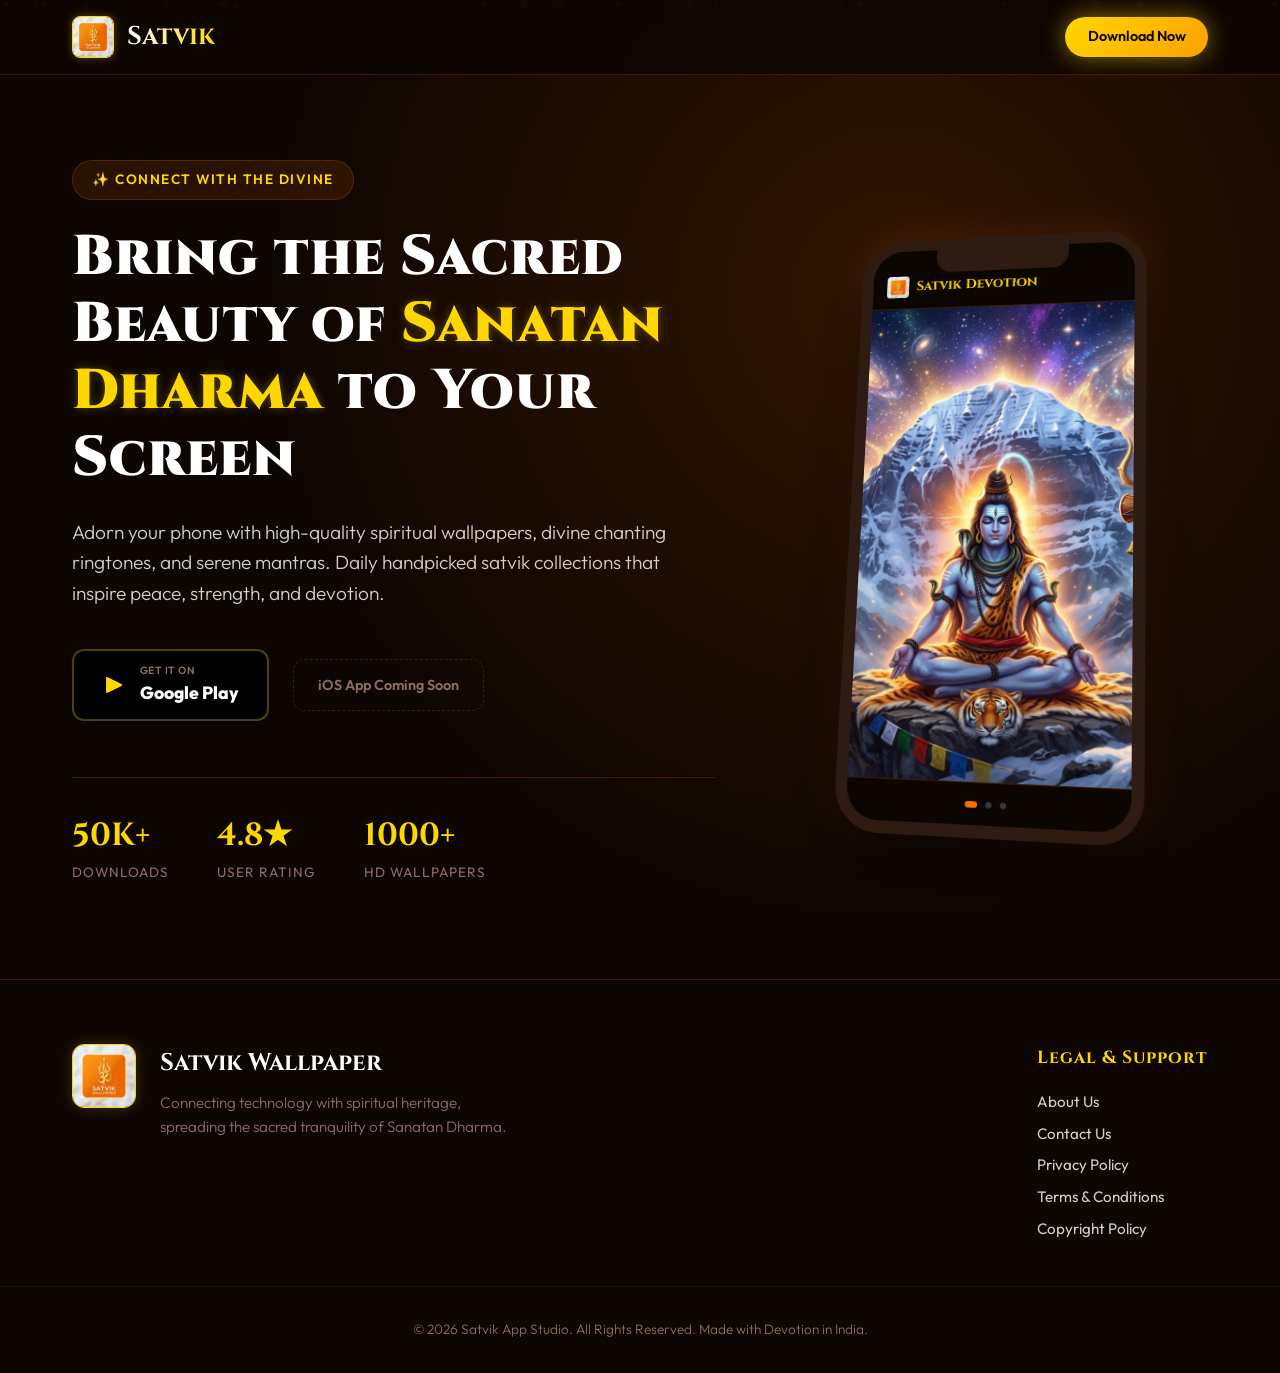
==== index.html @ b57f8dc9 "Initial commit of Satvik Wallpaper landing page" ====
<!DOCTYPE html>
<html lang="en">
<head>
    <meta charset="UTF-8">
    <meta name="viewport" content="width=device-width, initial-scale=1.0">
    <title>Satvik Wallpaper & Ringtones - Beautiful Sanatan Devotional App</title>
    <meta name="description" content="Download Satvik Wallpaper & Ringtones. Experience high-quality HD Sanatan Hindu wallpapers of Shiva, Krishna, Ganesha, and divine ringtones on your smartphone.">
    <meta name="keywords" content="Satvik Wallpaper, Sanatan Wallpaper, Hindu Wallpaper, God Ringtones, Shiva Wallpaper, Krishna Wallpaper, Spiritual App">
    <meta name="author" content="Satvik App Studio">
    
    <!-- Open Graph / Facebook -->
    <meta property="og:type" content="website">
    <meta property="og:title" content="Satvik Wallpaper & Ringtones - Beautiful Sanatan Devotional App">
    <meta property="og:description" content="Experience high-quality HD Sanatan Hindu wallpapers of Shiva, Krishna, Ganesha, and divine ringtones on your smartphone.">
    <meta property="og:image" content="app_logo.png">

    <!-- Google Fonts -->
    <link rel="preconnect" href="https://fonts.googleapis.com">
    <link rel="preconnect" href="https://fonts.gstatic.com" crossorigin>
    <link href="https://fonts.googleapis.com/css2?family=Cinzel:wght@500;700;900&family=Outfit:wght@300;400;600;800&display=swap" rel="stylesheet">
    
    <!-- Custom Style Sheet -->
    <link rel="stylesheet" href="style.css">
</head>
<body>
    <!-- Background Spiritual Particle Effect -->
    <div class="particles" id="particles"></div>

    <!-- Header / Navbar -->
    <header class="navbar">
        <div class="nav-container">
            <a href="#" class="logo-area" id="nav-logo">
                <img src="app_logo.png" alt="Satvik Wallpaper Logo" class="nav-logo-img">
                <span class="nav-brand">Satvik</span>
            </a>
            <div class="nav-links">
                <a href="#download" class="btn btn-secondary nav-btn" id="nav-download-btn">Download Now</a>
            </div>
        </div>
    </header>

    <!-- Main Content Container -->
    <main>
        <!-- Hero Section -->
        <section class="hero-section" id="hero">
            <div class="container hero-container">
                <div class="hero-content">
                    <div class="badge-spiritual">✨ Connect With The Divine</div>
                    <h1 class="hero-title">Bring the Sacred Beauty of <span class="highlight">Sanatan Dharma</span> to Your Screen</h1>
                    <p class="hero-description">
                        Adorn your phone with high-quality spiritual wallpapers, divine chanting ringtones, and serene mantras. Daily handpicked satvik collections that inspire peace, strength, and devotion.
                    </p>
                    <div class="hero-actions" id="download">
                        <a href="https://play.google.com" target="_blank" rel="noopener noreferrer" class="btn-play-store" id="hero-play-store-btn">
                            <svg viewBox="0 0 24 24" width="24" height="24" class="play-icon">
                                <path fill="currentColor" d="M3,5.27V18.73c0,0.89,0.96,1.45,1.74,1L18.5,13.06a1.14,1.14,0,0,0,0-2L4.74,4.28C3.96,3.82,3,4.38,3,5.27Z"/>
                            </svg>
                            <div class="play-btn-text">
                                <span class="small-text">GET IT ON</span>
                                <span class="large-text">Google Play</span>
                            </div>
                        </a>
                        <div class="app-store-coming-soon">
                            <span class="coming-soon-badge">iOS App Coming Soon</span>
                        </div>
                    </div>
                    <!-- Quick Stats -->
                    <div class="hero-stats">
                        <div class="stat-item">
                            <span class="stat-num">50K+</span>
                            <span class="stat-lbl">Downloads</span>
                        </div>
                        <div class="stat-item">
                            <span class="stat-num">4.8★</span>
                            <span class="stat-lbl">User Rating</span>
                        </div>
                        <div class="stat-item">
                            <span class="stat-num">1000+</span>
                            <span class="stat-lbl">HD Wallpapers</span>
                        </div>
                    </div>
                </div>

                <div class="hero-mockup">
                    <div class="phone-frame">
                        <div class="phone-notch"></div>
                        <div class="phone-screen">
                            <div class="screen-header">
                                <img src="app_logo.png" alt="App Logo" class="screen-logo">
                                <span class="screen-title">Satvik Devotion</span>
                            </div>
                            <div class="screen-carousel">
                                <img src="shiva_wallpaper.png" alt="Shiva Wallpaper Preview" class="screen-img active" id="carousel-img-1">
                                <img src="krishna_wallpaper.png" alt="Krishna Wallpaper Preview" class="screen-img" id="carousel-img-2">
                                <img src="ganesha_wallpaper.png" alt="Ganesha Wallpaper Preview" class="screen-img" id="carousel-img-3">
                            </div>
                            <div class="screen-footer">
                                <span class="footer-dots">
                                    <span class="dot active" data-slide="1"></span>
                                    <span class="dot" data-slide="2"></span>
                                    <span class="dot" data-slide="3"></span>
                                </span>
                            </div>
                        </div>
                    </div>
                </div>
            </div>
        </section>
    </main>

    <!-- Footer -->
    <footer class="footer">
        <div class="container footer-container">
            <div class="footer-brand-info">
                <img src="app_logo.png" alt="Satvik App Studio Logo" class="footer-logo">
                <div class="brand-text">
                    <span class="footer-brand-name">Satvik Wallpaper</span>
                    <p class="footer-moto">Connecting technology with spiritual heritage, spreading the sacred tranquility of Sanatan Dharma.</p>
                </div>
            </div>
            
            <div class="footer-nav">
                <h4>Legal & Support</h4>
                <div class="footer-links">
                    <button class="footer-link-btn" id="open-about">About Us</button>
                    <button class="footer-link-btn" id="open-contact">Contact Us</button>
                    <button class="footer-link-btn" id="open-privacy">Privacy Policy</button>
                    <button class="footer-link-btn" id="open-terms">Terms & Conditions</button>
                    <button class="footer-link-btn" id="open-copyright">Copyright Policy</button>
                </div>
            </div>
        </div>
        <div class="footer-bottom">
            <p>&copy; 2026 Satvik App Studio. All Rights Reserved. Made with Devotion in India.</p>
        </div>
    </footer>

    <!-- ==================== MODALS / OVERLAYS ==================== -->

    <!-- Backdrop for modals -->
    <div class="modal-backdrop" id="modal-backdrop"></div>

    <!-- About Us Modal -->
    <div class="modal-card" id="modal-about" role="dialog" aria-labelledby="about-title">
        <button class="modal-close-btn" aria-label="Close modal">&times;</button>
        <h2 id="about-title" class="modal-header-title">About Us</h2>
        <div class="modal-body-content">
            <p>Welcome to <strong>Satvik Wallpaper</strong>, a digital sanctuary created by Satvik App Studio to help Sanatani devotees keep their spiritual consciousness active throughout the day.</p>
            <p>In today's fast-paced digital world, our smartphones are the most looked-at screens. We believe that what you look at sets your mood and shapes your energy. By decorating your home screen with elegant, artistic images of deities, mandalas, and divine symbols, we aim to bring moments of peace, centering, and divine connection to your busy day.</p>
            <h3>Our Mission</h3>
            <p>To preserve, celebrate, and present our ancient Vedic culture in a modern, high-quality digital format. We do not just curate standard photographs; we design and partner with talented artists to create high-definition, aesthetically rich digital representations of gods, goddesses, and sacred temple iconography.</p>
            <h3>Our Offerings</h3>
            <ul>
                <li><strong>Satvik Wallpapers:</strong> Optimized for high-resolution displays, crafted using harmonious spiritual color palettes.</li>
                <li><strong>Divine Ringtones:</strong> Calm, peaceful frequencies including flute notes, natural sounds, Vedic stotram recitations, and holy bells.</li>
                <li><strong>Clean Experience:</strong> No intrusive ads, easy-to-use search, and instant set-up for customized home screens.</li>
            </ul>
        </div>
    </div>

    <!-- Contact Us Modal -->
    <div class="modal-card" id="modal-contact" role="dialog" aria-labelledby="contact-title">
        <button class="modal-close-btn" aria-label="Close modal">&times;</button>
        <h2 id="contact-title" class="modal-header-title">Contact Us</h2>
        <div class="modal-body-content">
            <p>Have suggestions, artwork submissions, copyright requests, or need technical help? Fill in the form below and our Satvik support team will get back to you within 24 hours.</p>
            
            <form id="contact-form" class="contact-form-layout">
                <div class="form-group">
                    <label for="contact-name">Your Full Name</label>
                    <input type="text" id="contact-name" name="name" required placeholder="e.g. Aarav Sharma" class="form-input">
                </div>
                <div class="form-group">
                    <label for="contact-email">Email Address</label>
                    <input type="email" id="contact-email" name="email" required placeholder="e.g. aarav@example.com" class="form-input">
                </div>
                <div class="form-group">
                    <label for="contact-msg">Message / Suggestion</label>
                    <textarea id="contact-msg" name="message" required rows="4" placeholder="How can we help you?" class="form-input"></textarea>
                </div>
                <button type="submit" class="btn btn-secondary submit-btn" id="contact-submit-btn">Send Message</button>
            </form>
            <div id="contact-success" class="form-success-msg hidden">
                <svg viewBox="0 0 24 24" width="48" height="48" class="success-icon">
                    <path fill="currentColor" d="M12 2C6.48 2 2 6.48 2 12s4.48 10 10 10 10-4.48 10-10S17.52 2 12 2zm-2 15l-5-5 1.41-1.41L10 14.17l7.59-7.59L19 8l-9 9z"/>
                </svg>
                <p>Hari Om! Your message has been sent successfully. We will connect with you soon.</p>
            </div>
        </div>
    </div>

    <!-- Privacy Policy Modal -->
    <div class="modal-card" id="modal-privacy" role="dialog" aria-labelledby="privacy-title">
        <button class="modal-close-btn" aria-label="Close modal">&times;</button>
        <h2 id="privacy-title" class="modal-header-title">Privacy Policy</h2>
        <div class="modal-body-content">
            <p>Last updated: June 9, 2026</p>
            <p>At Satvik Wallpaper, your privacy is our supreme priority. We believe in transparency and absolute data safety.</p>
            <h3>1. Data We Collect</h3>
            <p>Our app does not require creating an account or providing personal identification info like phone numbers, address, or physical coordinates. We collect anonymous system data (such as app crash logs, device model, and OS version) to improve performance and quality.</p>
            <h3>2. Device Permissions</h3>
            <ul>
                <li><strong>Storage Permission (Optional):</strong> Required only if you want to download wallpapers directly to your phone's local gallery.</li>
                <li><strong>Write Settings (Optional):</strong> Required to set ringtones directly from inside the app interface.</li>
            </ul>
            <h3>3. Third Party Services</h3>
            <p>We use Google Play Services for standard analytics and crash logging. These platforms process data under their respective policies. We do not sell or trade any user metadata.</p>
            <h3>4. Children's Privacy</h3>
            <p>Our content is pure, peaceful, and family-friendly. We do not collect or request data from children under the age of 13.</p>
        </div>
    </div>

    <!-- Terms & Conditions Modal -->
    <div class="modal-card" id="modal-terms" role="dialog" aria-labelledby="terms-title">
        <button class="modal-close-btn" aria-label="Close modal">&times;</button>
        <h2 id="terms-title" class="modal-header-title">Terms & Conditions</h2>
        <div class="modal-body-content">
            <p>Last updated: June 9, 2026</p>
            <p>By downloading or using the Satvik Wallpaper application, these terms automatically apply to you. Please read them carefully.</p>
            <h3>1. Personal & Non-Commercial Use Only</h3>
            <p>All spiritual artwork, custom-compiled wallpapers, and ringtones provided in this app are for personal, spiritual, and non-commercial customization of your device. You are not permitted to resell, repackage, or distribute our content in secondary commercial apps.</p>
            <h3>2. Intellectual Property Rights</h3>
            <p>The code, brand logo, UI layouts, and uniquely synthesized audio compositions are properties of Satvik App Studio. User-submitted arts remain the property of their respective creators, licensed to us for hosting.</p>
            <h3>3. Limitation of Liability</h3>
            <p>We strive to keep our app running perfectly, but we are not responsible for minor device settings resets or audio compatibility issues. Content is provided "as is".</p>
        </div>
    </div>

    <!-- Copyright Policy Modal -->
    <div class="modal-card" id="modal-copyright" role="dialog" aria-labelledby="copyright-title">
        <button class="modal-close-btn" aria-label="Close modal">&times;</button>
        <h2 id="copyright-title" class="modal-header-title">Copyright Policy</h2>
        <div class="modal-body-content">
            <p>At Satvik Wallpaper, we deeply respect creative rights and artist work. We make sure that all the materials we host are either public domain, generic devotional templates, or licensed specifically to us.</p>
            <h3>Notice of Copyright Infringement (DMCA Claim)</h3>
            <p>If you are a photographer, graphic designer, or artist, and believe that your copyrighted image or audio has been posted on our app without proper authorization, please email us directly or contact us using our contact form with the following details:</p>
            <ul>
                <li>Your full legal name and digital signature.</li>
                <li>Clear identification of the copyrighted work that has been infringed.</li>
                <li>Link or screenshot showing the specific wallpaper/ringtone inside the app.</li>
                <li>Your contact email or phone number.</li>
            </ul>
            <p>Upon receiving a valid report, our team will review and take down the content within 12-24 hours. We honor the creative efforts of all digital artists.</p>
        </div>
    </div>

    <!-- Lightbox Modal for Fullscreen Wallpaper Previews -->
    <div class="lightbox-modal" id="lightbox-modal">
        <button class="lightbox-close-btn" aria-label="Close preview">&times;</button>
        <div class="lightbox-content">
            <img src="" alt="Fullscreen Wallpaper" class="lightbox-image" id="lightbox-image">
            <div class="lightbox-caption" id="lightbox-caption">Divine Wallpaper</div>
            <a href="" download="" class="btn btn-secondary lightbox-download-btn" id="lightbox-download-link">Download HD Wallpaper</a>
        </div>
    </div>

    <!-- Custom Audio Node (Hidden) -->
    <audio id="global-audio" preload="auto"></audio>

    <script src="app.js"></script>
</body>
</html>
---- style.css ----
/* ==========================================================================
   SATVIK WALLPAPER - DESIGN SYSTEM & CUSTOM CSS
   ========================================================================== */

/* 1. Root Variables & Theme Setup */
:root {
    /* Color Palette */
    --saffron-primary: #FF6F00;
    --saffron-light: #FF8F00;
    --saffron-dark: #E65100;
    --gold-accent: #FFD700;
    --gold-glow: #FFA000;
    
    /* Backgrounds */
    --bg-dark-core: #0D0603;
    --bg-dark-sec: #150A05;
    --bg-dark-card: rgba(30, 15, 8, 0.6);
    --bg-glass-nav: rgba(13, 6, 3, 0.8);
    --border-glass: rgba(255, 111, 0, 0.2);
    --border-glass-gold: rgba(255, 215, 0, 0.3);
    
    /* Text Colors */
    --text-white: #FFFFFF;
    --text-gold: #FFD700;
    --text-gray: #D7CCC8;
    --text-muted: #8D6E63;
    
    /* Fonts */
    --font-heading: 'Cinzel', serif;
    --font-body: 'Outfit', sans-serif;
    
    /* Transition Speeds */
    --transition-fast: 0.2s ease;
    --transition-medium: 0.4s cubic-bezier(0.16, 1, 0.3, 1);
    --transition-slow: 0.6s cubic-bezier(0.16, 1, 0.3, 1);
    
    /* Shadows & Blurs */
    --glow-saffron: 0 0 20px rgba(255, 111, 0, 0.4);
    --glow-gold: 0 0 25px rgba(255, 215, 0, 0.5);
    --blur-glass: 12px;
}

/* 2. Global Reset */
* {
    margin: 0;
    padding: 0;
    box-sizing: border-box;
    scroll-behavior: smooth;
}

body {
    background-color: var(--bg-dark-core);
    color: var(--text-gray);
    font-family: var(--font-body);
    line-height: 1.6;
    overflow-x: hidden;
    position: relative;
}

/* Custom Scrollbar */
::-webkit-scrollbar {
    width: 8px;
}
::-webkit-scrollbar-track {
    background: var(--bg-dark-core);
}
::-webkit-scrollbar-thumb {
    background: var(--saffron-primary);
    border-radius: 4px;
}
::-webkit-scrollbar-thumb:hover {
    background: var(--saffron-light);
}

/* Background Spark Particle System */
.particles {
    position: fixed;
    top: 0;
    left: 0;
    width: 100%;
    height: 100%;
    pointer-events: none;
    z-index: 0;
    overflow: hidden;
}

.particle {
    position: absolute;
    background: radial-gradient(circle, rgba(255, 143, 0, 0.8) 0%, rgba(255, 111, 0, 0) 70%);
    border-radius: 50%;
    animation: drift linear infinite;
    opacity: 0.6;
}

@keyframes drift {
    0% {
        transform: translateY(100vh) scale(0.5);
        opacity: 0;
    }
    10% {
        opacity: 0.8;
    }
    90% {
        opacity: 0.8;
    }
    100% {
        transform: translateY(-10vh) scale(1.2);
        opacity: 0;
    }
}

/* Layout Container */
.container {
    width: 100%;
    max-width: 1200px;
    margin: 0 auto;
    padding: 0 2rem;
    position: relative;
    z-index: 1;
}

/* 3. Typography Rules */
h1, h2, h3, h4 {
    font-family: var(--font-heading);
    color: var(--text-white);
    letter-spacing: 1px;
}

p {
    font-weight: 300;
}

.highlight {
    color: var(--text-gold);
    text-shadow: 0 0 10px rgba(255, 215, 0, 0.3);
}

/* 4. Common Buttons */
.btn {
    display: inline-flex;
    align-items: center;
    justify-content: center;
    padding: 0.8rem 2rem;
    font-family: var(--font-body);
    font-size: 1rem;
    font-weight: 600;
    border-radius: 50px;
    text-decoration: none;
    cursor: pointer;
    transition: all var(--transition-medium);
}

.btn-primary {
    background: linear-gradient(135deg, var(--saffron-primary), var(--saffron-dark));
    color: var(--text-white);
    border: 1px solid rgba(255, 255, 255, 0.1);
    box-shadow: var(--glow-saffron);
}

.btn-primary:hover {
    transform: translateY(-3px);
    box-shadow: 0 0 25px rgba(255, 111, 0, 0.6);
    background: linear-gradient(135deg, var(--saffron-light), var(--saffron-primary));
}

.btn-secondary {
    background: linear-gradient(135deg, var(--gold-accent), var(--gold-glow));
    color: var(--bg-dark-core);
    border: none;
    box-shadow: var(--glow-gold);
}

.btn-secondary:hover {
    transform: translateY(-3px);
    box-shadow: 0 0 35px rgba(255, 215, 0, 0.8);
}

/* 5. Navigation Bar */
.navbar {
    position: fixed;
    top: 0;
    left: 0;
    width: 100%;
    z-index: 100;
    background: var(--bg-glass-nav);
    backdrop-filter: blur(var(--blur-glass));
    -webkit-backdrop-filter: blur(var(--blur-glass));
    border-bottom: 1px solid var(--border-glass);
    transition: all var(--transition-fast);
}

.navbar.scrolled {
    padding: 0.4rem 0;
    box-shadow: 0 10px 30px rgba(0, 0, 0, 0.5);
}

.nav-container {
    max-width: 1200px;
    margin: 0 auto;
    padding: 1rem 2rem;
    display: flex;
    align-items: center;
    justify-content: space-between;
}

.logo-area {
    display: flex;
    align-items: center;
    gap: 0.8rem;
    text-decoration: none;
}

.nav-logo-img {
    height: 42px;
    width: 42px;
    border-radius: 8px;
    border: 1px solid var(--gold-accent);
    box-shadow: 0 0 10px rgba(255, 215, 0, 0.3);
}

.nav-brand {
    font-family: var(--font-heading);
    font-size: 1.6rem;
    font-weight: 700;
    color: var(--text-white);
    background: linear-gradient(to right, var(--text-white), var(--text-gold));
    -webkit-background-clip: text;
    -webkit-text-fill-color: transparent;
}

.nav-links {
    display: flex;
    align-items: center;
    gap: 2.2rem;
}

.nav-item {
    color: var(--text-gray);
    text-decoration: none;
    font-size: 0.95rem;
    font-weight: 400;
    transition: color var(--transition-fast);
    position: relative;
}

.nav-item::after {
    content: '';
    position: absolute;
    bottom: -6px;
    left: 0;
    width: 0;
    height: 2px;
    background: var(--saffron-primary);
    transition: width var(--transition-fast);
}

.nav-item:hover {
    color: var(--text-gold);
}

.nav-item:hover::after {
    width: 100%;
}

.nav-btn {
    padding: 0.5rem 1.4rem;
    font-size: 0.9rem;
}

.mobile-nav-toggle {
    display: none;
    background: none;
    border: none;
    color: var(--text-white);
    cursor: pointer;
}

/* Mobile Dropdown Menu */
.mobile-menu {
    display: none;
    position: fixed;
    top: 70px;
    left: 0;
    width: 100%;
    background: rgba(13, 6, 3, 0.95);
    backdrop-filter: blur(var(--blur-glass));
    border-bottom: 1px solid var(--border-glass);
    padding: 1.5rem 2rem;
    z-index: 99;
    flex-direction: column;
    gap: 1.2rem;
    transition: all var(--transition-medium);
    transform: translateY(-110%);
    opacity: 0;
}

.mobile-menu.open {
    transform: translateY(0);
    opacity: 1;
    display: flex;
}

.mobile-nav-item {
    color: var(--text-white);
    text-decoration: none;
    font-size: 1.1rem;
    font-family: var(--font-heading);
}

.mobile-nav-btn {
    text-align: center;
    width: 100%;
}

/* 6. Hero Section */
.hero-section {
    padding: 10rem 0 6rem 0;
    min-height: 100vh;
    display: flex;
    align-items: center;
    position: relative;
    background: radial-gradient(circle at 70% 30%, rgba(255, 111, 0, 0.15) 0%, rgba(13, 6, 3, 0) 60%);
}

.hero-container {
    display: grid;
    grid-template-columns: 1.2fr 0.8fr;
    gap: 4rem;
    align-items: center;
}

.badge-spiritual {
    display: inline-block;
    background: rgba(255, 111, 0, 0.12);
    border: 1px solid var(--border-glass);
    color: var(--text-gold);
    font-size: 0.85rem;
    font-weight: 600;
    letter-spacing: 1.5px;
    text-transform: uppercase;
    padding: 0.5rem 1.2rem;
    border-radius: 30px;
    margin-bottom: 1.5rem;
    animation: pulse 2s infinite;
}

@keyframes pulse {
    0% { transform: scale(1); box-shadow: 0 0 0 0 rgba(255, 111, 0, 0.4); }
    70% { transform: scale(1.02); box-shadow: 0 0 0 10px rgba(255, 111, 0, 0); }
    100% { transform: scale(1); box-shadow: 0 0 0 0 rgba(255, 111, 0, 0); }
}

.hero-title {
    font-size: 3.5rem;
    font-weight: 900;
    line-height: 1.2;
    margin-bottom: 1.5rem;
}

.hero-description {
    font-size: 1.2rem;
    color: var(--text-gray);
    margin-bottom: 2.5rem;
    max-width: 600px;
}

.hero-actions {
    display: flex;
    align-items: center;
    gap: 1.5rem;
    margin-bottom: 3.5rem;
    flex-wrap: wrap;
}

.btn-play-store {
    background: #000000;
    border: 2px solid var(--border-glass-gold);
    border-radius: 12px;
    padding: 0.75rem 1.8rem;
    display: flex;
    align-items: center;
    gap: 0.8rem;
    color: var(--text-white);
    text-decoration: none;
    transition: all var(--transition-fast);
    box-shadow: 0 4px 15px rgba(0, 0, 0, 0.4);
}

.btn-play-store:hover {
    border-color: var(--gold-accent);
    transform: translateY(-3px);
    box-shadow: var(--glow-gold);
}

.play-icon {
    color: var(--text-gold);
}

.play-btn-text {
    display: flex;
    flex-direction: column;
    align-items: flex-start;
}

.play-btn-text .small-text {
    font-size: 0.65rem;
    font-weight: 600;
    letter-spacing: 0.5px;
    color: var(--text-muted);
}

.play-btn-text .large-text {
    font-size: 1.1rem;
    font-weight: 800;
}

.app-store-coming-soon {
    border: 1px dashed var(--border-glass);
    padding: 0.75rem 1.5rem;
    border-radius: 12px;
}

.coming-soon-badge {
    font-size: 0.9rem;
    color: var(--text-muted);
    font-weight: 600;
}

/* Stats */
.hero-stats {
    display: flex;
    gap: 3rem;
    border-top: 1px solid var(--border-glass);
    padding-top: 2rem;
}

.stat-item {
    display: flex;
    flex-direction: column;
}

.stat-num {
    font-family: var(--font-heading);
    font-size: 2rem;
    font-weight: 700;
    color: var(--text-gold);
}

.stat-lbl {
    font-size: 0.85rem;
    color: var(--text-muted);
    text-transform: uppercase;
    letter-spacing: 1px;
}

/* Phone Mockup Frame */
.hero-mockup {
    display: flex;
    justify-content: center;
    perspective: 1000px;
}

.phone-frame {
    width: 300px;
    height: 610px;
    background: #1e110b;
    border: 12px solid #2e1b12;
    border-radius: 44px;
    position: relative;
    box-shadow: 0 25px 60px rgba(0, 0, 0, 0.8), 
                0 0 40px rgba(255, 111, 0, 0.2);
    overflow: hidden;
    transform: rotateY(-10deg) rotateX(10deg);
    transition: transform var(--transition-slow);
}

.phone-frame:hover {
    transform: rotateY(0deg) rotateX(0deg) scale(1.02);
}

.phone-notch {
    width: 140px;
    height: 25px;
    background: #2e1b12;
    position: absolute;
    top: 0;
    left: 50%;
    transform: translateX(-50%);
    border-bottom-left-radius: 16px;
    border-bottom-right-radius: 16px;
    z-index: 5;
}

.phone-screen {
    width: 100%;
    height: 100%;
    background: var(--bg-dark-core);
    display: flex;
    flex-direction: column;
    position: relative;
}

.screen-header {
    height: 65px;
    padding: 25px 15px 10px 15px;
    display: flex;
    align-items: center;
    gap: 0.5rem;
    border-bottom: 1px solid var(--border-glass);
    background: rgba(13, 6, 3, 0.9);
}

.screen-logo {
    width: 24px;
    height: 24px;
    border-radius: 4px;
}

.screen-title {
    font-family: var(--font-heading);
    font-size: 0.9rem;
    font-weight: 700;
    color: var(--text-gold);
}

.screen-carousel {
    flex: 1;
    position: relative;
    overflow: hidden;
}

.screen-img {
    position: absolute;
    top: 0;
    left: 0;
    width: 100%;
    height: 100%;
    object-fit: cover;
    opacity: 0;
    transition: opacity 0.8s ease-in-out;
}

.screen-img.active {
    opacity: 1;
}

.screen-footer {
    height: 40px;
    display: flex;
    align-items: center;
    justify-content: center;
    background: rgba(13, 6, 3, 0.9);
    border-top: 1px solid var(--border-glass);
}

.footer-dots {
    display: flex;
    gap: 8px;
}

.footer-dots .dot {
    width: 6px;
    height: 6px;
    background: rgba(255, 255, 255, 0.2);
    border-radius: 50%;
    cursor: pointer;
    transition: background var(--transition-fast);
}

.footer-dots .dot.active {
    background: var(--saffron-primary);
    width: 12px;
    border-radius: 3px;
}

/* 7. Common Section Styles */
section {
    padding: 6rem 0;
    position: relative;
}

.section-header {
    text-align: center;
    margin-bottom: 4rem;
}

.section-title {
    font-size: 2.5rem;
    font-weight: 700;
    margin-bottom: 1rem;
    background: linear-gradient(to bottom, var(--text-white) 30%, var(--text-gold));
    -webkit-background-clip: text;
    -webkit-text-fill-color: transparent;
}

.section-subtitle {
    font-size: 1.1rem;
    color: var(--text-muted);
    max-width: 600px;
    margin: 0 auto;
}

/* 8. Features Section */
.features-section {
    background: var(--bg-dark-sec);
}

.features-grid {
    display: grid;
    grid-template-columns: repeat(auto-fit, minmax(250px, 1fr));
    gap: 2rem;
}

.feature-card {
    background: var(--bg-dark-card);
    border: 1px solid var(--border-glass);
    border-radius: 20px;
    padding: 2.5rem 2rem;
    text-align: center;
    transition: all var(--transition-medium);
    backdrop-filter: blur(var(--blur-glass));
    -webkit-backdrop-filter: blur(var(--blur-glass));
}

.feature-card:hover {
    transform: translateY(-8px);
    border-color: var(--saffron-primary);
    box-shadow: var(--glow-saffron);
}

.feature-icon {
    display: inline-flex;
    align-items: center;
    justify-content: center;
    width: 70px;
    height: 70px;
    border-radius: 50%;
    background: rgba(255, 111, 0, 0.1);
    color: var(--saffron-primary);
    margin-bottom: 1.8rem;
    border: 1px solid rgba(255, 111, 0, 0.3);
}

.feature-card h3 {
    font-size: 1.3rem;
    margin-bottom: 1rem;
    color: var(--text-white);
}

.feature-card p {
    font-size: 0.95rem;
    color: var(--text-gray);
}

.saffron-svg {
    color: var(--saffron-primary);
}

/* 9. Wallpapers Grid */
.wallpapers-section {
    background: var(--bg-dark-core);
}

.wallpapers-grid {
    display: grid;
    grid-template-columns: repeat(auto-fit, minmax(320px, 1fr));
    gap: 2.5rem;
}

.wallpaper-card {
    background: var(--bg-dark-card);
    border: 1px solid var(--border-glass);
    border-radius: 24px;
    overflow: hidden;
    transition: all var(--transition-medium);
    backdrop-filter: blur(var(--blur-glass));
    -webkit-backdrop-filter: blur(var(--blur-glass));
}

.wallpaper-card:hover {
    transform: translateY(-8px);
    border-color: var(--border-glass-gold);
    box-shadow: 0 15px 40px rgba(0, 0, 0, 0.6);
}

.wallpaper-img-wrapper {
    position: relative;
    aspect-ratio: 9 / 16;
    overflow: hidden;
    background: #000;
}

.wallpaper-img {
    width: 100%;
    height: 100%;
    object-fit: cover;
    transition: transform var(--transition-slow);
}

.wallpaper-card:hover .wallpaper-img {
    transform: scale(1.06);
}

.wallpaper-overlay {
    position: absolute;
    top: 0;
    left: 0;
    width: 100%;
    height: 100%;
    background: rgba(13, 6, 3, 0.5);
    backdrop-filter: blur(4px);
    opacity: 0;
    display: flex;
    align-items: center;
    justify-content: center;
    transition: opacity var(--transition-medium);
}

.wallpaper-card:hover .wallpaper-overlay {
    opacity: 1;
}

.overlay-buttons {
    display: flex;
    flex-direction: column;
    gap: 1rem;
    width: 70%;
}

.btn-preview {
    background: rgba(255, 255, 255, 0.1);
    border: 1px solid rgba(255, 255, 255, 0.3);
    color: var(--text-white);
    backdrop-filter: blur(5px);
}

.btn-preview:hover {
    background: var(--text-white);
    color: var(--bg-dark-core);
}

.btn-download {
    background: var(--saffron-primary);
    border: none;
    color: var(--text-white);
    box-shadow: var(--glow-saffron);
}

.btn-download:hover {
    background: var(--saffron-light);
}

.wallpaper-info {
    padding: 1.5rem;
    display: flex;
    justify-content: space-between;
    align-items: center;
}

.wallpaper-info h3 {
    font-size: 1.1rem;
    font-family: var(--font-heading);
}

.category-tag {
    background: rgba(255, 111, 0, 0.12);
    border: 1px solid var(--border-glass);
    color: var(--text-gold);
    font-size: 0.75rem;
    font-weight: 600;
    padding: 0.25rem 0.75rem;
    border-radius: 20px;
    text-transform: uppercase;
}

/* 10. Ringtones Grid */
.ringtones-section {
    background: var(--bg-dark-sec);
}

.ringtones-grid {
    display: grid;
    grid-template-columns: repeat(auto-fit, minmax(320px, 1fr));
    gap: 2rem;
}

.ringtone-card {
    background: var(--bg-dark-card);
    border: 1px solid var(--border-glass);
    border-radius: 20px;
    padding: 1.8rem;
    backdrop-filter: blur(var(--blur-glass));
    -webkit-backdrop-filter: blur(var(--blur-glass));
    transition: all var(--transition-medium);
}

.ringtone-card:hover {
    border-color: var(--saffron-primary);
    transform: translateY(-3px);
}

.ringtone-top {
    display: flex;
    align-items: center;
    gap: 1.2rem;
    margin-bottom: 1.5rem;
}

.ringtone-play-btn {
    width: 50px;
    height: 50px;
    border-radius: 50%;
    background: var(--saffron-primary);
    color: var(--text-white);
    display: flex;
    align-items: center;
    justify-content: center;
    cursor: pointer;
    transition: all var(--transition-fast);
    flex-shrink: 0;
    box-shadow: var(--glow-saffron);
}

.ringtone-play-btn:hover {
    transform: scale(1.08);
    background: var(--saffron-light);
}

.ringtone-details {
    flex-grow: 1;
}

.ringtone-title {
    font-size: 1.15rem;
    color: var(--text-white);
    margin-bottom: 0.2rem;
}

.ringtone-desc {
    font-size: 0.85rem;
    color: var(--text-muted);
}

.ringtone-duration {
    font-size: 0.9rem;
    color: var(--text-gold);
}

.ringtone-waveform-container {
    margin-bottom: 1.5rem;
}

.progress-bar-bg {
    width: 100%;
    height: 6px;
    background: rgba(255, 255, 255, 0.08);
    border-radius: 3px;
    overflow: hidden;
    cursor: pointer;
}

.progress-bar-fill {
    width: 0%;
    height: 100%;
    background: linear-gradient(to right, var(--saffron-primary), var(--gold-accent));
    border-radius: 3px;
    transition: width 0.1s linear;
}

.ringtone-bottom {
    display: flex;
    align-items: center;
    justify-content: space-between;
}

.ringtone-tag {
    font-size: 0.8rem;
    color: var(--text-muted);
    border: 1px solid rgba(255, 255, 255, 0.08);
    padding: 0.25rem 0.8rem;
    border-radius: 20px;
}

.btn-ringtone-download {
    background: none;
    border: 1px solid var(--border-glass-gold);
    color: var(--text-gold);
    padding: 0.5rem 1rem;
    border-radius: 30px;
    font-size: 0.85rem;
    font-weight: 600;
    cursor: pointer;
    display: flex;
    align-items: center;
    gap: 0.5rem;
    transition: all var(--transition-fast);
}

.btn-ringtone-download:hover {
    background: var(--gold-accent);
    color: var(--bg-dark-core);
}

.hidden {
    display: none !important;
}

/* 11. Footer */
.footer {
    background: var(--bg-dark-core);
    border-top: 1px solid var(--border-glass);
    padding: 4rem 0 2rem 0;
    position: relative;
}

.footer-container {
    display: flex;
    justify-content: space-between;
    gap: 4rem;
    margin-bottom: 3rem;
    flex-wrap: wrap;
}

.footer-brand-info {
    max-width: 450px;
    display: flex;
    gap: 1.5rem;
}

.footer-logo {
    width: 64px;
    height: 64px;
    border-radius: 12px;
    border: 1px solid var(--gold-accent);
    box-shadow: 0 0 15px rgba(255, 215, 0, 0.2);
}

.footer-brand-name {
    font-family: var(--font-heading);
    font-size: 1.5rem;
    font-weight: 700;
    color: var(--text-white);
    display: block;
    margin-bottom: 0.5rem;
}

.footer-moto {
    font-size: 0.95rem;
    color: var(--text-muted);
}

.footer-nav h4 {
    font-size: 1.1rem;
    margin-bottom: 1.2rem;
    color: var(--text-gold);
}

.footer-links {
    display: flex;
    flex-direction: column;
    align-items: flex-start;
    gap: 0.8rem;
}

.footer-link-btn {
    background: none;
    border: none;
    color: var(--text-gray);
    font-size: 0.95rem;
    cursor: pointer;
    transition: color var(--transition-fast);
    font-family: var(--font-body);
}

.footer-link-btn:hover {
    color: var(--saffron-primary);
    text-decoration: underline;
}

.footer-bottom {
    border-top: 1px solid rgba(255, 255, 255, 0.05);
    padding-top: 2rem;
    text-align: center;
    font-size: 0.85rem;
    color: var(--text-muted);
}

/* 12. Modals Structure (Glassmorphism Modal Cards) */
.modal-backdrop {
    position: fixed;
    top: 0;
    left: 0;
    width: 100vw;
    height: 100vh;
    background: rgba(13, 6, 3, 0.85);
    backdrop-filter: blur(10px);
    -webkit-backdrop-filter: blur(10px);
    z-index: 998;
    opacity: 0;
    pointer-events: none;
    transition: opacity var(--transition-medium);
}

.modal-backdrop.active {
    opacity: 1;
    pointer-events: all;
}

.modal-card {
    position: fixed;
    top: 50%;
    left: 50%;
    transform: translate(-50%, -45%) scale(0.95);
    width: 90%;
    max-width: 650px;
    max-height: 80vh;
    background: rgba(26, 13, 7, 0.95);
    border: 1px solid var(--border-glass-gold);
    border-radius: 24px;
    padding: 3rem 2.5rem;
    z-index: 999;
    opacity: 0;
    pointer-events: none;
    overflow-y: auto;
    box-shadow: 0 30px 80px rgba(0, 0, 0, 0.9), 
                0 0 40px rgba(255, 111, 0, 0.15);
    transition: all var(--transition-medium);
}

.modal-card.active {
    transform: translate(-50%, -50%) scale(1);
    opacity: 1;
    pointer-events: all;
}

.modal-close-btn {
    position: absolute;
    top: 1.5rem;
    right: 1.5rem;
    background: none;
    border: none;
    color: var(--text-muted);
    font-size: 2.2rem;
    cursor: pointer;
    transition: color var(--transition-fast);
    line-height: 1;
}

.modal-close-btn:hover {
    color: var(--saffron-primary);
}

.modal-header-title {
    font-size: 2.2rem;
    color: var(--text-gold);
    margin-bottom: 1.8rem;
    border-bottom: 1px solid var(--border-glass);
    padding-bottom: 0.8rem;
}

.modal-body-content {
    font-size: 1rem;
    color: var(--text-gray);
}

.modal-body-content h3 {
    font-size: 1.2rem;
    color: var(--text-white);
    margin: 1.8rem 0 0.8rem 0;
}

.modal-body-content p {
    margin-bottom: 1rem;
    font-weight: 300;
}

.modal-body-content ul {
    margin: 1rem 0 1.5rem 1.5rem;
}

.modal-body-content li {
    margin-bottom: 0.5rem;
    font-weight: 300;
}

/* Contact Form Layout */
.contact-form-layout {
    display: flex;
    flex-direction: column;
    gap: 1.2rem;
    margin-top: 1.5rem;
}

.form-group {
    display: flex;
    flex-direction: column;
    gap: 0.4rem;
}

.form-group label {
    font-size: 0.85rem;
    font-weight: 600;
    color: var(--text-muted);
    text-transform: uppercase;
}

.form-input {
    background: rgba(255, 255, 255, 0.03);
    border: 1px solid rgba(255, 111, 0, 0.25);
    border-radius: 8px;
    padding: 0.8rem 1rem;
    color: var(--text-white);
    font-family: var(--font-body);
    font-size: 0.95rem;
    transition: all var(--transition-fast);
}

.form-input:focus {
    outline: none;
    border-color: var(--gold-accent);
    background: rgba(255, 255, 255, 0.06);
    box-shadow: 0 0 10px rgba(255, 215, 0, 0.2);
}

.submit-btn {
    align-self: flex-start;
    padding: 0.8rem 2.5rem;
    border-radius: 8px;
}

.form-success-msg {
    text-align: center;
    padding: 2.5rem 1.5rem;
    display: flex;
    flex-direction: column;
    align-items: center;
    gap: 1.2rem;
}

.success-icon {
    color: #4CAF50;
    filter: drop-shadow(0 0 10px rgba(76, 175, 80, 0.4));
    animation: scaleIn 0.5s ease-out;
}

@keyframes scaleIn {
    0% { transform: scale(0); }
    100% { transform: scale(1); }
}

.form-success-msg p {
    font-size: 1.2rem;
    color: var(--text-white);
    font-family: var(--font-heading);
}

/* 13. Lightbox Style (Wallpaper Fullscreen) */
.lightbox-modal {
    position: fixed;
    top: 0;
    left: 0;
    width: 100vw;
    height: 100vh;
    background: rgba(5, 2, 1, 0.95);
    z-index: 1001;
    display: flex;
    align-items: center;
    justify-content: center;
    opacity: 0;
    pointer-events: none;
    transition: opacity var(--transition-medium);
}

.lightbox-modal.active {
    opacity: 1;
    pointer-events: all;
}

.lightbox-close-btn {
    position: absolute;
    top: 1.5rem;
    right: 2rem;
    background: none;
    border: none;
    color: var(--text-white);
    font-size: 3rem;
    cursor: pointer;
    opacity: 0.7;
    transition: opacity var(--transition-fast);
}

.lightbox-close-btn:hover {
    opacity: 1;
    color: var(--saffron-primary);
}

.lightbox-content {
    display: flex;
    flex-direction: column;
    align-items: center;
    justify-content: center;
    max-width: 90%;
    max-height: 90%;
    gap: 1.5rem;
}

.lightbox-image {
    max-width: 100%;
    max-height: 70vh;
    border-radius: 16px;
    border: 2px solid var(--border-glass-gold);
    box-shadow: 0 20px 50px rgba(0,0,0,0.8);
    object-fit: contain;
}

.lightbox-caption {
    font-family: var(--font-heading);
    font-size: 1.4rem;
    color: var(--text-gold);
    text-shadow: 0 0 10px rgba(255,215,0,0.3);
}

.lightbox-download-btn {
    padding: 0.8rem 2.2rem;
}

/* 14. Responsive Breakpoints */
@media (max-width: 1024px) {
    .hero-title {
        font-size: 2.8rem;
    }
    
    .hero-container {
        gap: 2rem;
    }
}

@media (max-width: 768px) {
    .nav-links {
        display: none;
    }
    
    .mobile-nav-toggle {
        display: block;
    }
    
    .hero-container {
        grid-template-columns: 1fr;
        text-align: center;
        padding-top: 4rem;
    }
    
    .badge-spiritual {
        margin: 0 auto 1.5rem auto;
    }
    
    .hero-title {
        font-size: 2.5rem;
    }
    
    .hero-description {
        margin: 0 auto 2.5rem auto;
    }
    
    .hero-actions {
        justify-content: center;
    }
    
    .hero-stats {
        justify-content: center;
        gap: 2rem;
    }
    
    .hero-mockup {
        order: -1;
        margin-bottom: 2rem;
    }
    
    .phone-frame {
        width: 260px;
        height: 530px;
        transform: none;
    }
    
    .phone-frame:hover {
        transform: scale(1.02);
    }
    
    .footer-container {
        flex-direction: column;
        gap: 2.5rem;
    }
    
    .modal-card {
        padding: 2.5rem 1.8rem;
    }
}

@media (max-width: 480px) {
    .container {
        padding: 0 1rem;
    }
    
    .hero-title {
        font-size: 2rem;
    }
    
    .hero-stats {
        flex-wrap: wrap;
        gap: 1.5rem;
    }
    
    .section-title {
        font-size: 2rem;
    }
}
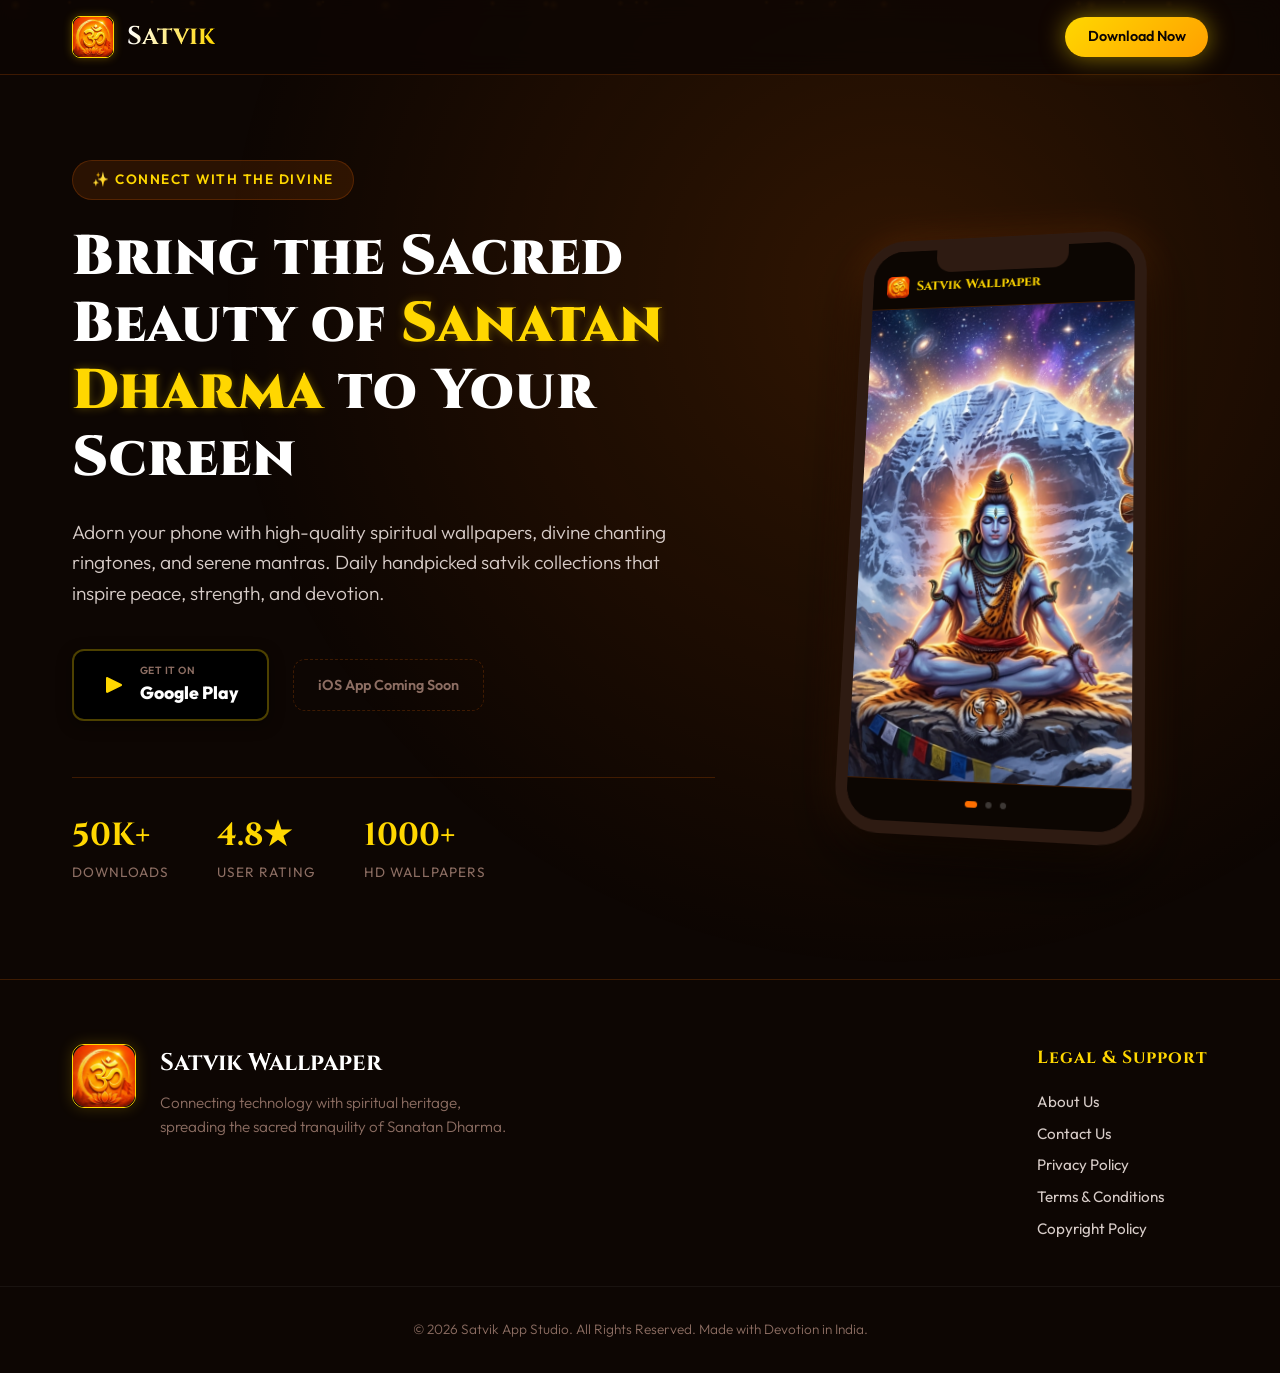
==== commit c3df37aa: "Update mockup screen title to Satvik Wallpaper" ====
--- a/index.html
+++ b/index.html
@@ -87,7 +87,7 @@
                         <div class="phone-screen">
                             <div class="screen-header">
                                 <img src="app_logo.png" alt="App Logo" class="screen-logo">
-                                <span class="screen-title">Satvik Devotion</span>
+                                <span class="screen-title">Satvik Wallpaper</span>
                             </div>
                             <div class="screen-carousel">
                                 <img src="shiva_wallpaper.png" alt="Shiva Wallpaper Preview" class="screen-img active" id="carousel-img-1">
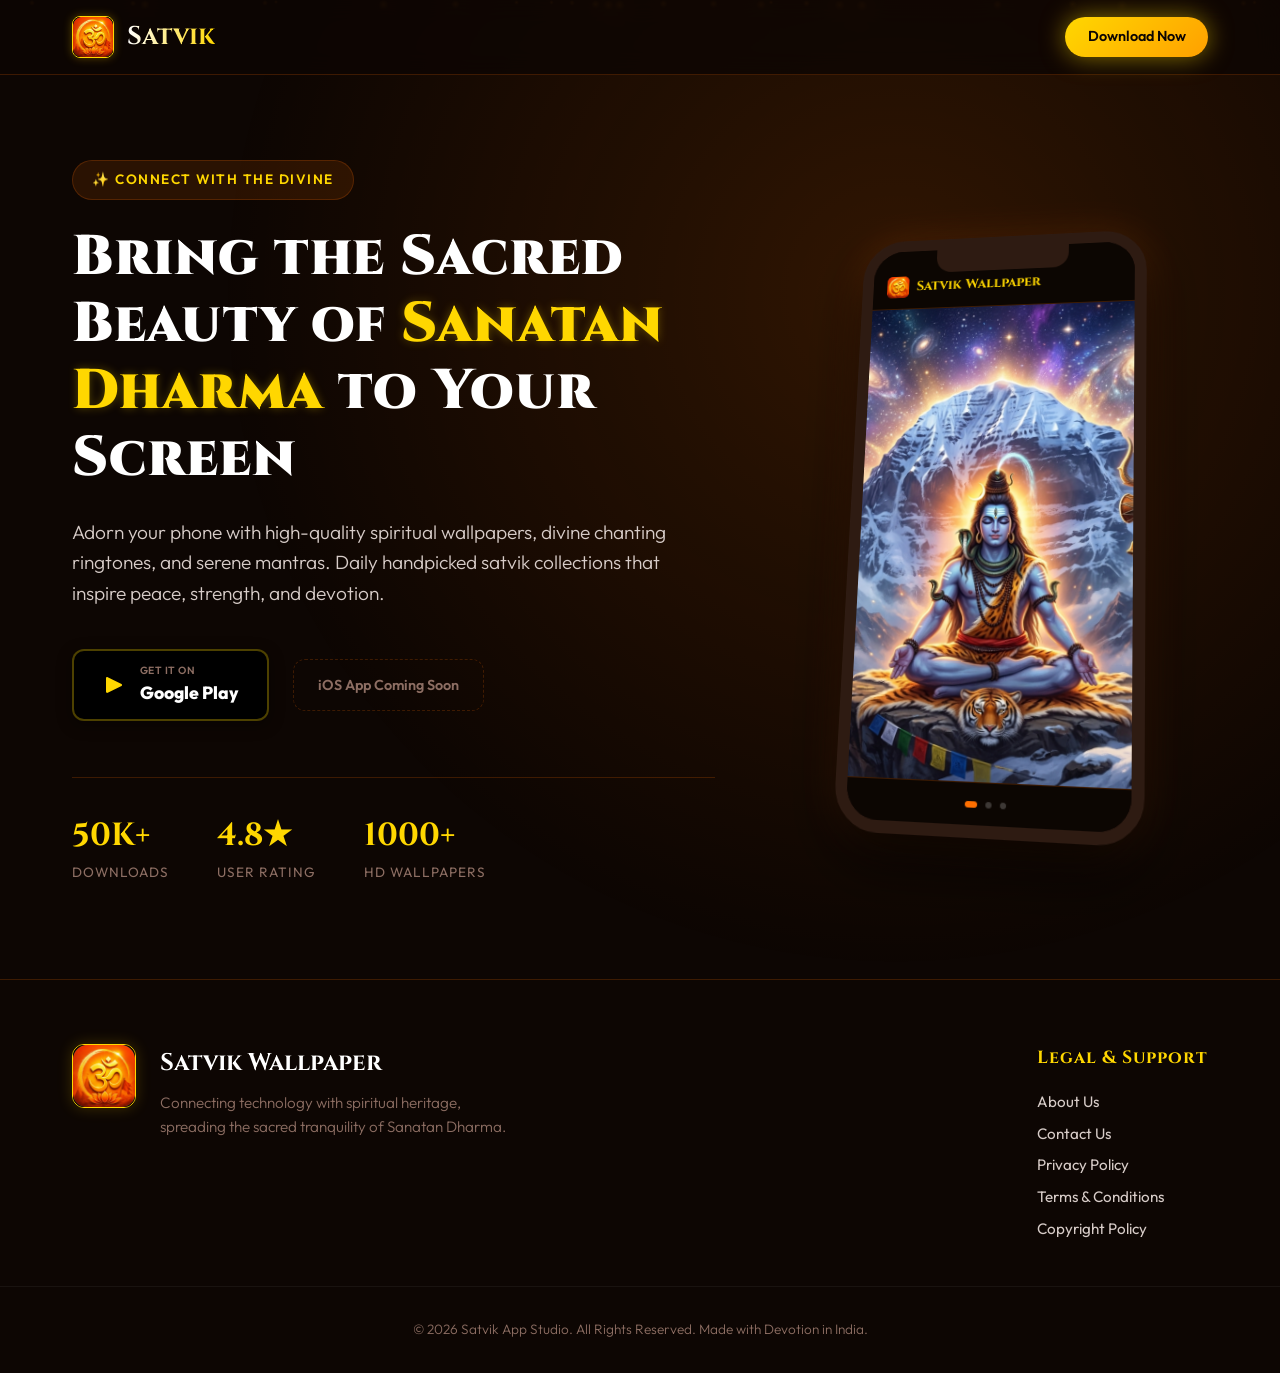
==== commit 39c02086: "Update Privacy Policy document content" ====
--- a/index.html
+++ b/index.html
@@ -194,19 +194,46 @@
         <button class="modal-close-btn" aria-label="Close modal">&times;</button>
         <h2 id="privacy-title" class="modal-header-title">Privacy Policy</h2>
         <div class="modal-body-content">
-            <p>Last updated: June 9, 2026</p>
-            <p>At Satvik Wallpaper, your privacy is our supreme priority. We believe in transparency and absolute data safety.</p>
-            <h3>1. Data We Collect</h3>
-            <p>Our app does not require creating an account or providing personal identification info like phone numbers, address, or physical coordinates. We collect anonymous system data (such as app crash logs, device model, and OS version) to improve performance and quality.</p>
-            <h3>2. Device Permissions</h3>
-            <ul>
-                <li><strong>Storage Permission (Optional):</strong> Required only if you want to download wallpapers directly to your phone's local gallery.</li>
-                <li><strong>Write Settings (Optional):</strong> Required to set ringtones directly from inside the app interface.</li>
-            </ul>
-            <h3>3. Third Party Services</h3>
-            <p>We use Google Play Services for standard analytics and crash logging. These platforms process data under their respective policies. We do not sell or trade any user metadata.</p>
-            <h3>4. Children's Privacy</h3>
-            <p>Our content is pure, peaceful, and family-friendly. We do not collect or request data from children under the age of 13.</p>
+            <p><strong>Effective Date: June 09, 2026</strong></p>
+            <p>At Satvik, accessible from Google Play Store, one of our main priorities is the privacy of our users. This Privacy Policy document contains types of information that is collected and recorded by Satvik and how we use it.</p>
+            <p>If you have additional questions or require more information about our Privacy Policy, do not hesitate to contact us.</p>
+            
+            <h3>1. Information We Collect</h3>
+            <p>The Satvik application collects the following types of information to provide and improve our services:</p>
+            <ul>
+                <li><strong>User Profile Data:</strong> If you set up a profile within the application, we collect your Name and Phone Number. This profile data is stored locally on your device or in our secure database to personalize your experience.</li>
+                <li><strong>Device Information:</strong> We may collect information about your mobile device, such as the device model, operating system version, and unique device identifiers to deliver live wallpapers, sound files, and compatibility configurations.</li>
+                <li><strong>Media Storage Permission:</strong> To save wallpapers and ringtones to your device, our app requests permission to access your device's external storage. We only use this permission to read or write the media files you choose to download or set.</li>
+            </ul>
+
+            <h3>2. How We Use Your Information</h3>
+            <p>We use the collected information in the following ways:</p>
+            <ul>
+                <li>To provide, operate, and maintain the wallpaper, ringtone, and devotional content services.</li>
+                <li>To customize and personalize your user experience (e.g. favorites list, localized language settings, and theme choices).</li>
+                <li>To communicate with you, respond to support requests, and provide app updates.</li>
+                <li>To analyze and monitor application usage and stability (via crash logs) to optimize app performance.</li>
+            </ul>
+
+            <h3>3. Third-Party Services</h3>
+            <p>Our app may use third-party services that collect information used to identify you. Below are the third-party providers we use:</p>
+            <ul>
+                <li><strong>Google Play Services:</strong> Used for app distribution, verification, and core system utilities.</li>
+                <li><strong>Firebase Services (FCM/Database):</strong> Used for delivering push notifications, handling real-time database content, and hosting.</li>
+            </ul>
+
+            <h3>4. Data Security</h3>
+            <p>We value your trust in providing us your information, and we use commercially acceptable means of protecting it. However, please remember that no method of transmission over the internet, or method of electronic storage is 100% secure and reliable, and we cannot guarantee its absolute security.</p>
+
+            <h3>5. Children's Privacy</h3>
+            <p>These Services do not address anyone under the age of 13. We do not knowingly collect personally identifiable information from children under 13. In the case we discover that a child under 13 has provided us with personal information, we immediately delete this from our servers.</p>
+
+            <h3>6. Changes to This Privacy Policy</h3>
+            <p>We may update our Privacy Policy from time to time. Thus, you are advised to review this page periodically for any changes. We will notify you of any changes by posting the new Privacy Policy on this page.</p>
+
+            <h3>7. Contact Us</h3>
+            <p>If you have any questions or suggestions about our Privacy Policy, please feel free to reach out to us:<br>
+            <strong>Email:</strong> <a href="mailto:satviksupport@gmail.com" style="color: var(--text-gold);">satviksupport@gmail.com</a></p>
         </div>
     </div>
 
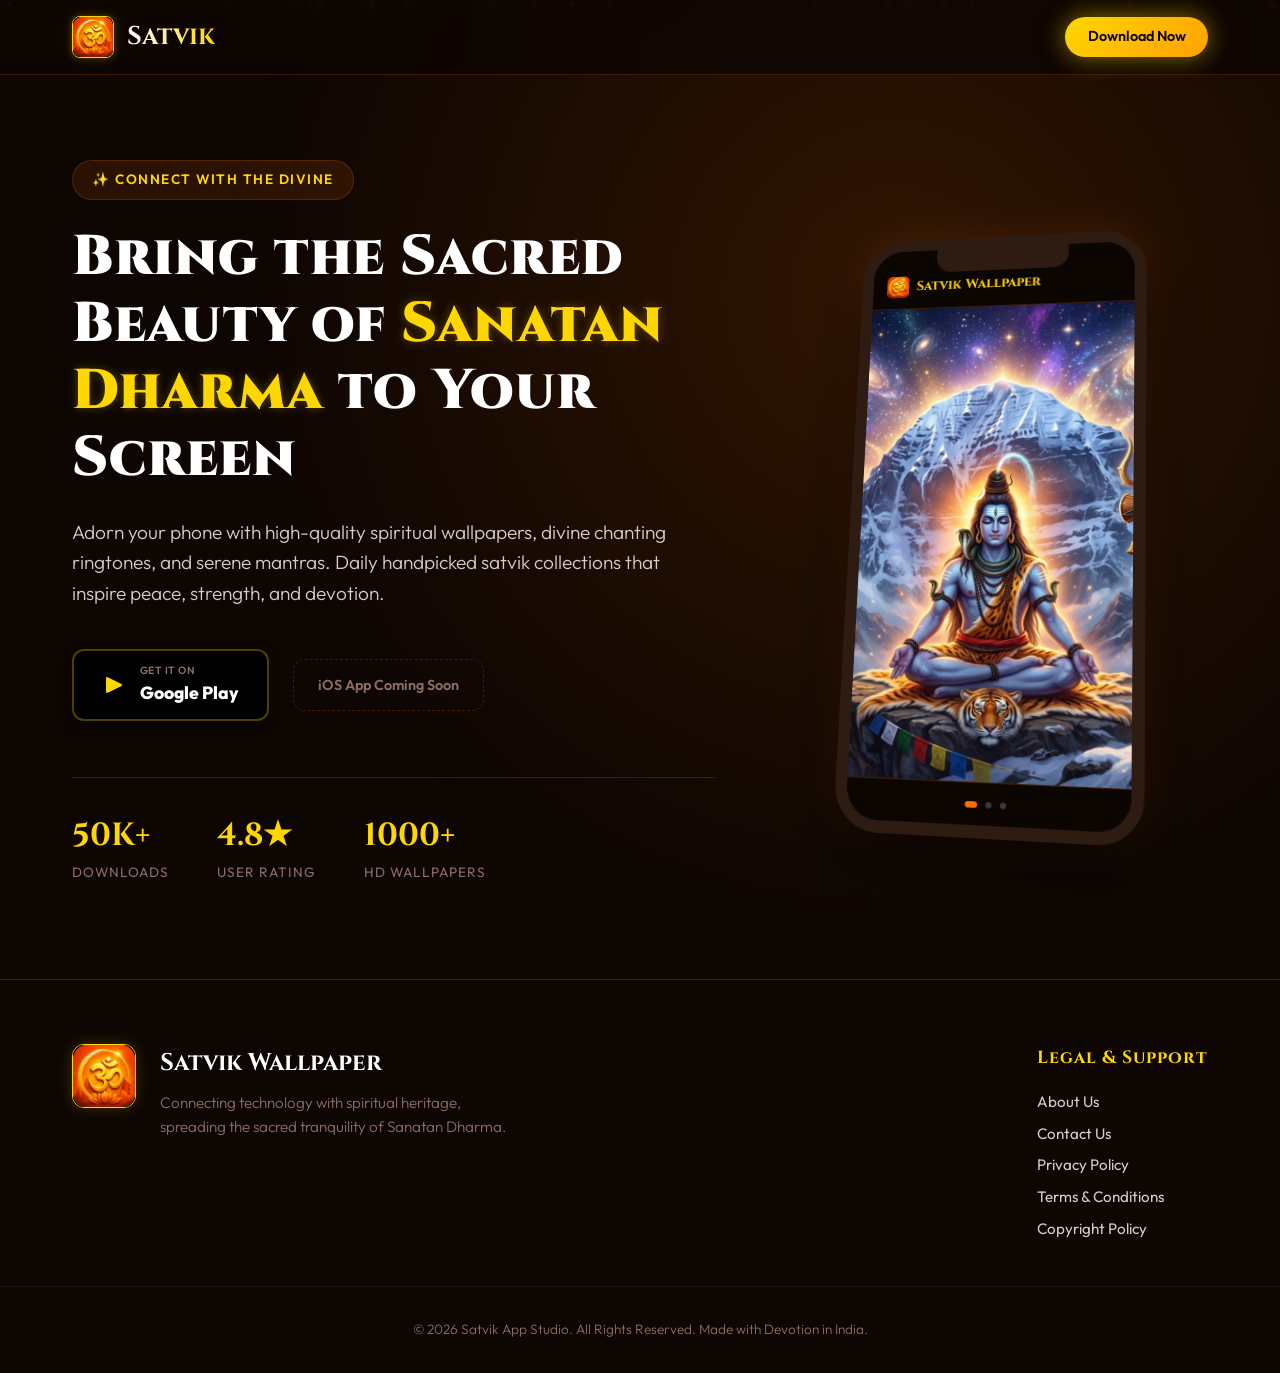
==== commit e48fadc3: "Update Terms and Conditions document content" ====
--- a/index.html
+++ b/index.html
@@ -242,14 +242,44 @@
         <button class="modal-close-btn" aria-label="Close modal">&times;</button>
         <h2 id="terms-title" class="modal-header-title">Terms & Conditions</h2>
         <div class="modal-body-content">
-            <p>Last updated: June 9, 2026</p>
-            <p>By downloading or using the Satvik Wallpaper application, these terms automatically apply to you. Please read them carefully.</p>
-            <h3>1. Personal & Non-Commercial Use Only</h3>
-            <p>All spiritual artwork, custom-compiled wallpapers, and ringtones provided in this app are for personal, spiritual, and non-commercial customization of your device. You are not permitted to resell, repackage, or distribute our content in secondary commercial apps.</p>
-            <h3>2. Intellectual Property Rights</h3>
-            <p>The code, brand logo, UI layouts, and uniquely synthesized audio compositions are properties of Satvik App Studio. User-submitted arts remain the property of their respective creators, licensed to us for hosting.</p>
-            <h3>3. Limitation of Liability</h3>
-            <p>We strive to keep our app running perfectly, but we are not responsible for minor device settings resets or audio compatibility issues. Content is provided "as is".</p>
+            <p><strong>Effective Date: June 09, 2026</strong></p>
+            <p>Welcome to Satvik. These Terms and Conditions govern your use of the Satvik mobile application (the "App"), which provides devotional wallpapers, ringtones, and video statuses. By downloading, installing, or using the App, you agree to comply with and be bound by these Terms and Conditions. If you do not agree, please do not use the App.</p>
+            
+            <h3>1. Use of the App</h3>
+            <p>You are granted a non-exclusive, non-transferable, revocable license to download and use the App on your mobile device strictly in accordance with these Terms.</p>
+            <ul>
+                <li>You agree to use the App only for personal, non-commercial purposes.</li>
+                <li>You agree not to use the App for any unlawful purpose or in any way that violates these Terms.</li>
+                <li>You agree not to modify, reverse engineer, decompile, or attempt to extract the source code of the App.</li>
+            </ul>
+
+            <h3>2. Intellectual Property and Content Usage</h3>
+            <p>All content provided inside the App, including but not limited to wallpapers, ringtones, video statuses, graphics, UI designs, and audio clips, is the intellectual property of Satvik or its content contributors.</p>
+            <ul>
+                <li><strong>Personal Use Only:</strong> You may download, save, and apply wallpapers and ringtones on your personal device.</li>
+                <li><strong>Restrictions:</strong> You are strictly prohibited from selling, licensing, redistributing, or commercially exploiting any content downloaded from the App.</li>
+            </ul>
+
+            <h3>3. Disclaimer of Warranties</h3>
+            <p>The App and its content are provided on an "as is" and "as available" basis without any warranties of any kind, either express or implied. Satvik does not warrant that:</p>
+            <ul>
+                <li>The App will be constantly available or available at all.</li>
+                <li>The media, audio, or video files are free from minor errors or interruptions.</li>
+                <li>The quality of any wallpapers, ringtones, or content will meet your expectations.</li>
+            </ul>
+
+            <h3>4. Limitation of Liability</h3>
+            <p>To the maximum extent permitted by applicable law, Satvik and its developers shall not be liable for any direct, indirect, incidental, consequential, or punitive damages arising out of your access to, use of, or inability to use the App, including but not limited to device performance issues or battery consumption related to live wallpapers.</p>
+
+            <h3>5. Changes to the Terms and Conditions</h3>
+            <p>We reserve the right to update or modify these Terms and Conditions at any time without prior notice. Your continued use of the App following the posting of any changes constitutes acceptance of those changes.</p>
+
+            <h3>6. Governing Law</h3>
+            <p>These Terms shall be governed by and construed in accordance with the laws of India, without regard to its conflict of law provisions.</p>
+
+            <h3>7. Contact Us</h3>
+            <p>If you have any questions or feedback regarding these Terms and Conditions, please contact us at:<br>
+            <strong>Email:</strong> <a href="mailto:satviksupport@gmail.com" style="color: var(--text-gold);">satviksupport@gmail.com</a></p>
         </div>
     </div>
 
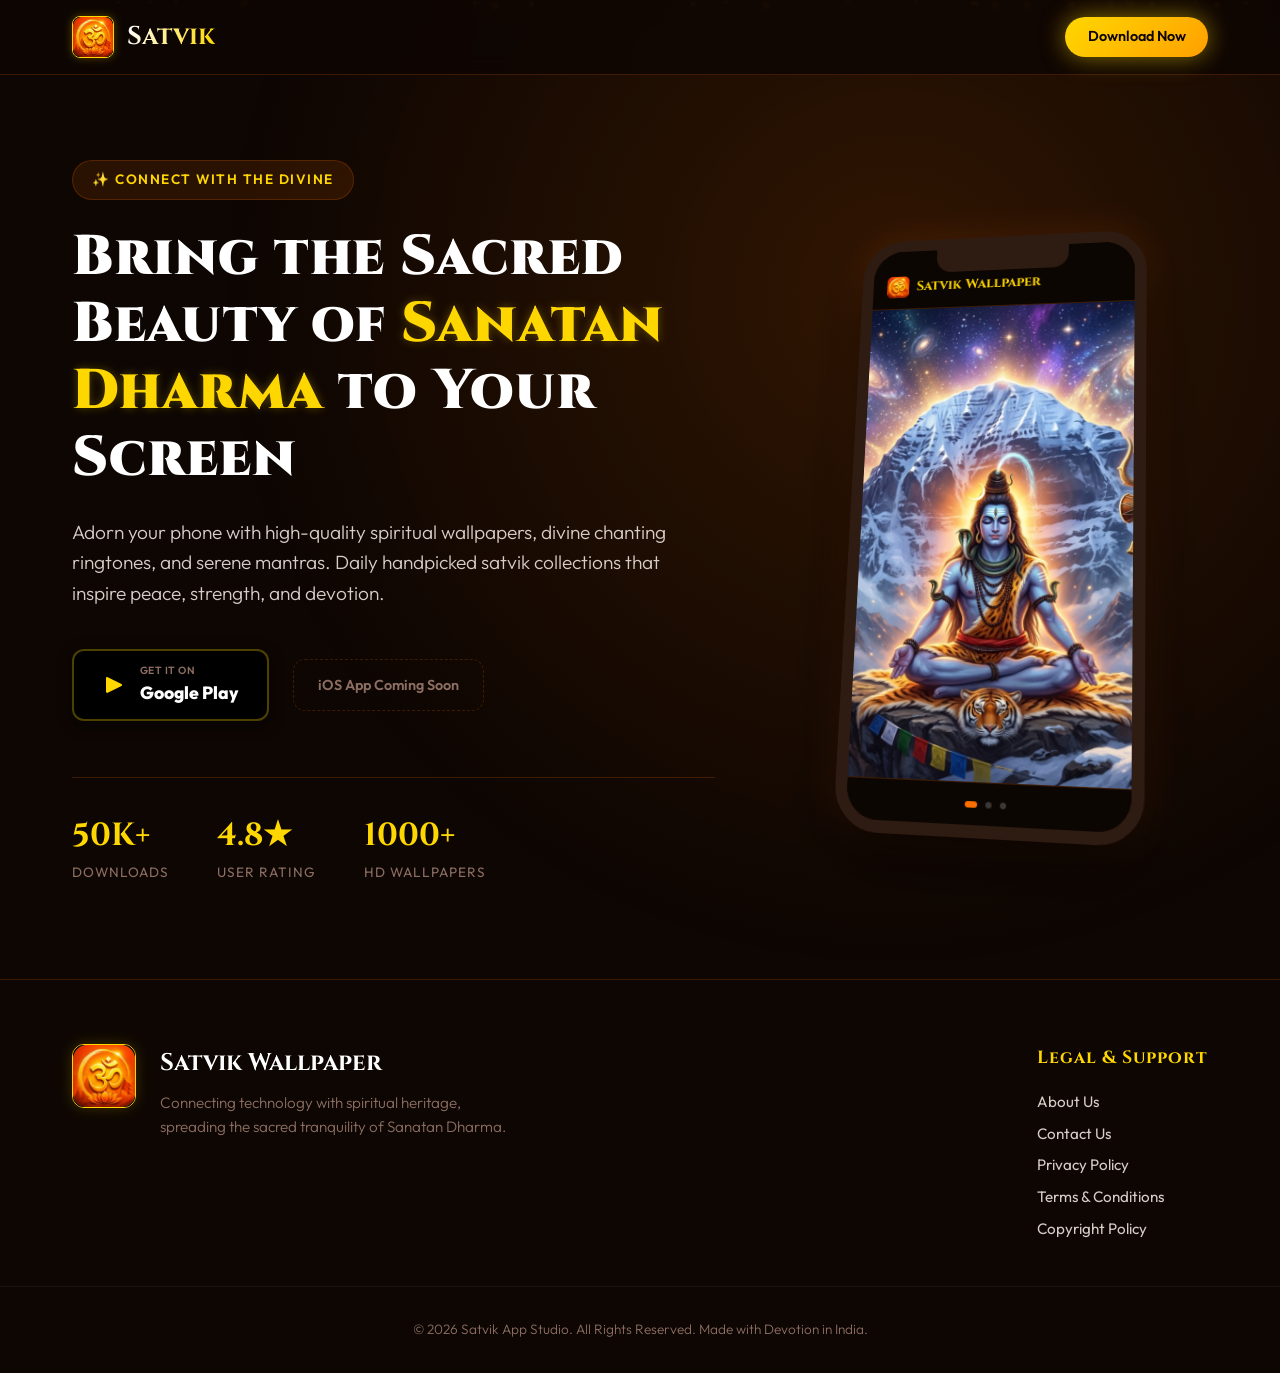
==== commit efb8e5ec: "Update Copyright Policy document content" ====
--- a/index.html
+++ b/index.html
@@ -288,16 +288,36 @@
         <button class="modal-close-btn" aria-label="Close modal">&times;</button>
         <h2 id="copyright-title" class="modal-header-title">Copyright Policy</h2>
         <div class="modal-body-content">
-            <p>At Satvik Wallpaper, we deeply respect creative rights and artist work. We make sure that all the materials we host are either public domain, generic devotional templates, or licensed specifically to us.</p>
-            <h3>Notice of Copyright Infringement (DMCA Claim)</h3>
-            <p>If you are a photographer, graphic designer, or artist, and believe that your copyrighted image or audio has been posted on our app without proper authorization, please email us directly or contact us using our contact form with the following details:</p>
-            <ul>
-                <li>Your full legal name and digital signature.</li>
-                <li>Clear identification of the copyrighted work that has been infringed.</li>
-                <li>Link or screenshot showing the specific wallpaper/ringtone inside the app.</li>
-                <li>Your contact email or phone number.</li>
-            </ul>
-            <p>Upon receiving a valid report, our team will review and take down the content within 12-24 hours. We honor the creative efforts of all digital artists.</p>
+            <p><strong>Effective Date: June 09, 2026</strong></p>
+            <p>This Copyright Policy describes the intellectual property rights associated with the Satvik mobile application ("App") and outlines the procedure for reporting any potential copyright infringements.</p>
+            
+            <h3>1. Ownership of Material</h3>
+            <p>All materials and content displayed or available through the App, including but not limited to devotional wallpapers, ringtones, audio clips, video statuses, app designs, icons, layout designs, and logos, are protected by copyright and other intellectual property laws.</p>
+            <ul>
+                <li>Some devotional media (images and audio files) may be sourced from public domain resources, creative commons, or submitted directly by our curation team and users.</li>
+                <li>Unless explicitly stated otherwise, you may not copy, reproduce, republish, upload, post, transmit, or distribute any material from the App for commercial purposes.</li>
+            </ul>
+
+            <h3>2. License for Personal Use</h3>
+            <p>Satvik grants you a limited, non-exclusive, non-transferable license to download, view, and save individual wallpapers and ringtones directly onto your personal mobile devices. This license is granted strictly for personal, non-commercial use only.</p>
+
+            <h3>3. Copyright Infringement Claims (DMCA Notice)</h3>
+            <p>We respect the intellectual property rights of others. If you are a copyright owner, or authorized to act on behalf of one, and believe that any content hosted in our App infringes your copyright, you may submit a formal notification by contacting us with the following details:</p>
+            <ul>
+                <li>A physical or electronic signature of a person authorized to act on behalf of the owner of the copyright interest that is allegedly infringed.</li>
+                <li>Identification of the copyrighted work claimed to have been infringed (e.g., a link to the original image/audio, or registration details).</li>
+                <li>Identification of the material in our App that you claim is infringing, with sufficient detail so we can locate it (e.g. title, category, screenshot).</li>
+                <li>Your contact information, including address, telephone number, and email address.</li>
+                <li>A statement by you that you have a good faith belief that the disputed use is not authorized by the copyright owner, its agent, or the law.</li>
+                <li>A statement by you, made under penalty of perjury, that the above information in your notice is accurate and that you are the copyright owner or authorized to act on the copyright owner's behalf.</li>
+            </ul>
+
+            <h3>4. Action on Infringing Content</h3>
+            <p>Upon receipt of a valid copyright infringement claim containing all the required information listed above, we will promptly investigate and remove or disable access to the infringing material within 48 hours.</p>
+
+            <h3>5. Contact Us</h3>
+            <p>Please send all copyright-related notices and inquiries to:<br>
+            <strong>Email:</strong> <a href="mailto:satviksupport@gmail.com" style="color: var(--text-gold);">satviksupport@gmail.com</a></p>
         </div>
     </div>
 
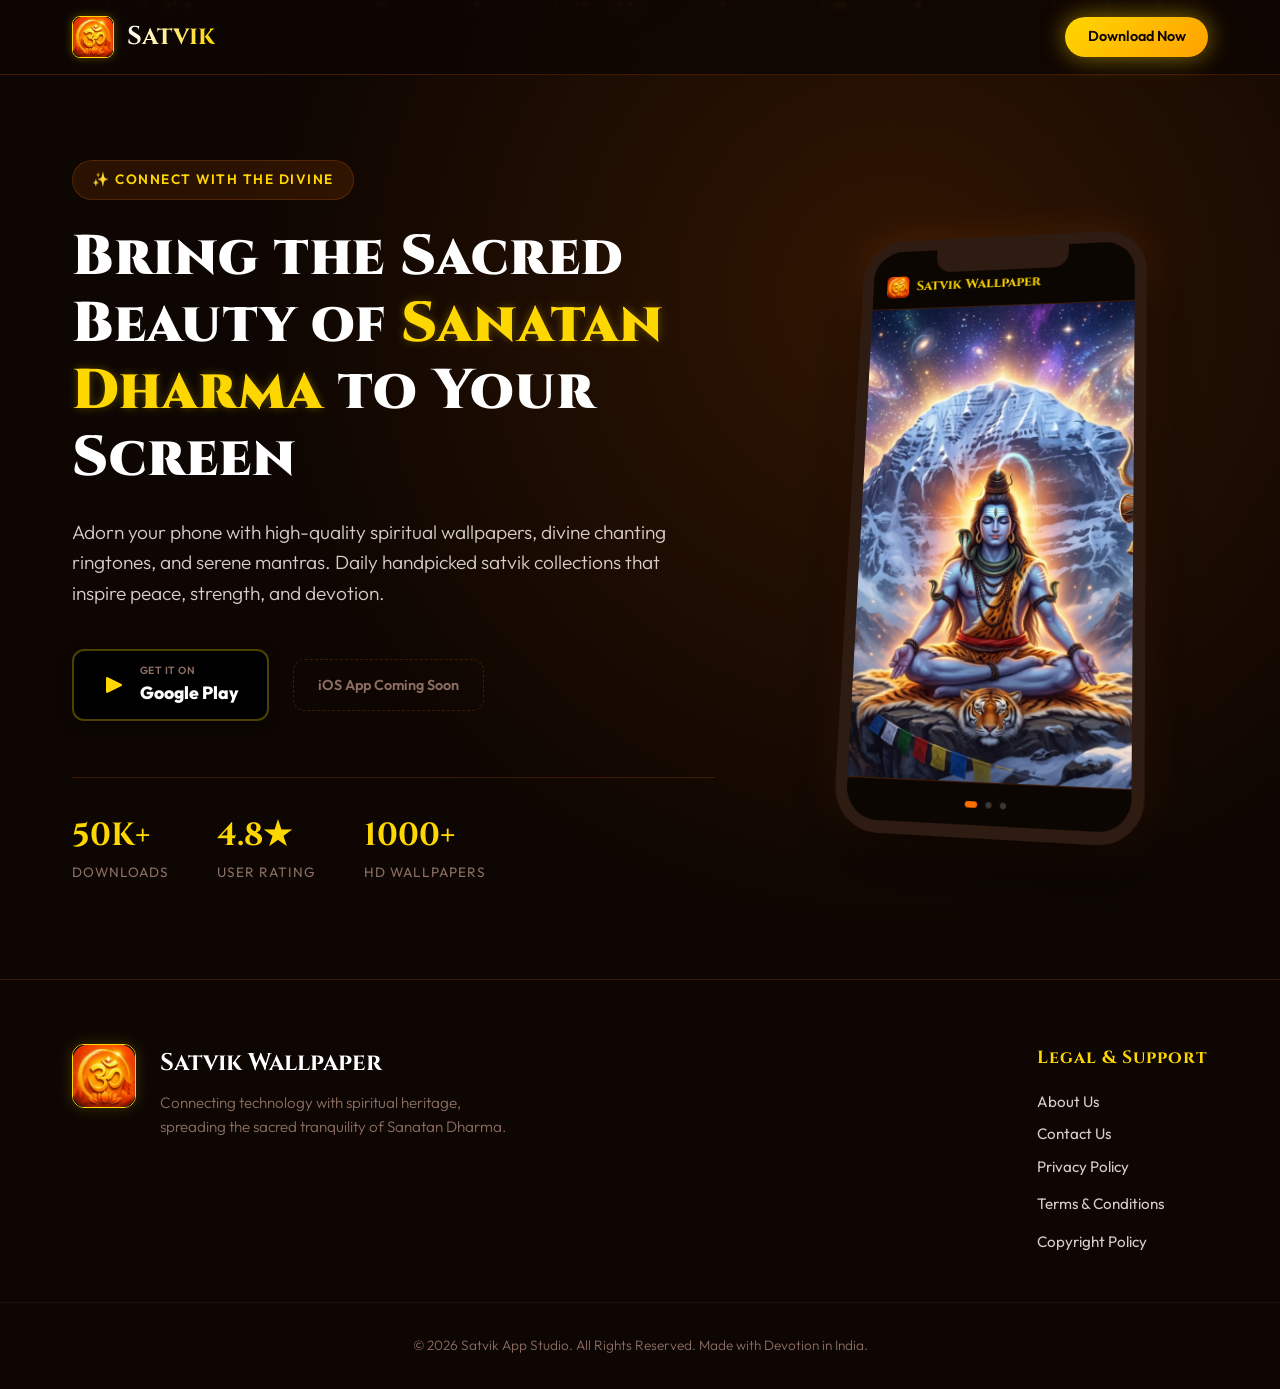
==== commit 65503317: "Create separate static pages for Privacy, Terms, and Copyright policies" ====
--- a/index.html
+++ b/index.html
@@ -124,9 +124,9 @@
                 <div class="footer-links">
                     <button class="footer-link-btn" id="open-about">About Us</button>
                     <button class="footer-link-btn" id="open-contact">Contact Us</button>
-                    <button class="footer-link-btn" id="open-privacy">Privacy Policy</button>
-                    <button class="footer-link-btn" id="open-terms">Terms & Conditions</button>
-                    <button class="footer-link-btn" id="open-copyright">Copyright Policy</button>
+                    <a href="privacy.html" class="footer-link-btn" style="text-decoration: none;">Privacy Policy</a>
+                    <a href="terms.html" class="footer-link-btn" style="text-decoration: none;">Terms & Conditions</a>
+                    <a href="copyright.html" class="footer-link-btn" style="text-decoration: none;">Copyright Policy</a>
                 </div>
             </div>
         </div>
@@ -189,137 +189,7 @@
         </div>
     </div>
 
-    <!-- Privacy Policy Modal -->
-    <div class="modal-card" id="modal-privacy" role="dialog" aria-labelledby="privacy-title">
-        <button class="modal-close-btn" aria-label="Close modal">&times;</button>
-        <h2 id="privacy-title" class="modal-header-title">Privacy Policy</h2>
-        <div class="modal-body-content">
-            <p><strong>Effective Date: June 09, 2026</strong></p>
-            <p>At Satvik, accessible from Google Play Store, one of our main priorities is the privacy of our users. This Privacy Policy document contains types of information that is collected and recorded by Satvik and how we use it.</p>
-            <p>If you have additional questions or require more information about our Privacy Policy, do not hesitate to contact us.</p>
-            
-            <h3>1. Information We Collect</h3>
-            <p>The Satvik application collects the following types of information to provide and improve our services:</p>
-            <ul>
-                <li><strong>User Profile Data:</strong> If you set up a profile within the application, we collect your Name and Phone Number. This profile data is stored locally on your device or in our secure database to personalize your experience.</li>
-                <li><strong>Device Information:</strong> We may collect information about your mobile device, such as the device model, operating system version, and unique device identifiers to deliver live wallpapers, sound files, and compatibility configurations.</li>
-                <li><strong>Media Storage Permission:</strong> To save wallpapers and ringtones to your device, our app requests permission to access your device's external storage. We only use this permission to read or write the media files you choose to download or set.</li>
-            </ul>
-
-            <h3>2. How We Use Your Information</h3>
-            <p>We use the collected information in the following ways:</p>
-            <ul>
-                <li>To provide, operate, and maintain the wallpaper, ringtone, and devotional content services.</li>
-                <li>To customize and personalize your user experience (e.g. favorites list, localized language settings, and theme choices).</li>
-                <li>To communicate with you, respond to support requests, and provide app updates.</li>
-                <li>To analyze and monitor application usage and stability (via crash logs) to optimize app performance.</li>
-            </ul>
-
-            <h3>3. Third-Party Services</h3>
-            <p>Our app may use third-party services that collect information used to identify you. Below are the third-party providers we use:</p>
-            <ul>
-                <li><strong>Google Play Services:</strong> Used for app distribution, verification, and core system utilities.</li>
-                <li><strong>Firebase Services (FCM/Database):</strong> Used for delivering push notifications, handling real-time database content, and hosting.</li>
-            </ul>
-
-            <h3>4. Data Security</h3>
-            <p>We value your trust in providing us your information, and we use commercially acceptable means of protecting it. However, please remember that no method of transmission over the internet, or method of electronic storage is 100% secure and reliable, and we cannot guarantee its absolute security.</p>
-
-            <h3>5. Children's Privacy</h3>
-            <p>These Services do not address anyone under the age of 13. We do not knowingly collect personally identifiable information from children under 13. In the case we discover that a child under 13 has provided us with personal information, we immediately delete this from our servers.</p>
-
-            <h3>6. Changes to This Privacy Policy</h3>
-            <p>We may update our Privacy Policy from time to time. Thus, you are advised to review this page periodically for any changes. We will notify you of any changes by posting the new Privacy Policy on this page.</p>
-
-            <h3>7. Contact Us</h3>
-            <p>If you have any questions or suggestions about our Privacy Policy, please feel free to reach out to us:<br>
-            <strong>Email:</strong> <a href="mailto:satviksupport@gmail.com" style="color: var(--text-gold);">satviksupport@gmail.com</a></p>
-        </div>
-    </div>
-
-    <!-- Terms & Conditions Modal -->
-    <div class="modal-card" id="modal-terms" role="dialog" aria-labelledby="terms-title">
-        <button class="modal-close-btn" aria-label="Close modal">&times;</button>
-        <h2 id="terms-title" class="modal-header-title">Terms & Conditions</h2>
-        <div class="modal-body-content">
-            <p><strong>Effective Date: June 09, 2026</strong></p>
-            <p>Welcome to Satvik. These Terms and Conditions govern your use of the Satvik mobile application (the "App"), which provides devotional wallpapers, ringtones, and video statuses. By downloading, installing, or using the App, you agree to comply with and be bound by these Terms and Conditions. If you do not agree, please do not use the App.</p>
-            
-            <h3>1. Use of the App</h3>
-            <p>You are granted a non-exclusive, non-transferable, revocable license to download and use the App on your mobile device strictly in accordance with these Terms.</p>
-            <ul>
-                <li>You agree to use the App only for personal, non-commercial purposes.</li>
-                <li>You agree not to use the App for any unlawful purpose or in any way that violates these Terms.</li>
-                <li>You agree not to modify, reverse engineer, decompile, or attempt to extract the source code of the App.</li>
-            </ul>
-
-            <h3>2. Intellectual Property and Content Usage</h3>
-            <p>All content provided inside the App, including but not limited to wallpapers, ringtones, video statuses, graphics, UI designs, and audio clips, is the intellectual property of Satvik or its content contributors.</p>
-            <ul>
-                <li><strong>Personal Use Only:</strong> You may download, save, and apply wallpapers and ringtones on your personal device.</li>
-                <li><strong>Restrictions:</strong> You are strictly prohibited from selling, licensing, redistributing, or commercially exploiting any content downloaded from the App.</li>
-            </ul>
-
-            <h3>3. Disclaimer of Warranties</h3>
-            <p>The App and its content are provided on an "as is" and "as available" basis without any warranties of any kind, either express or implied. Satvik does not warrant that:</p>
-            <ul>
-                <li>The App will be constantly available or available at all.</li>
-                <li>The media, audio, or video files are free from minor errors or interruptions.</li>
-                <li>The quality of any wallpapers, ringtones, or content will meet your expectations.</li>
-            </ul>
-
-            <h3>4. Limitation of Liability</h3>
-            <p>To the maximum extent permitted by applicable law, Satvik and its developers shall not be liable for any direct, indirect, incidental, consequential, or punitive damages arising out of your access to, use of, or inability to use the App, including but not limited to device performance issues or battery consumption related to live wallpapers.</p>
-
-            <h3>5. Changes to the Terms and Conditions</h3>
-            <p>We reserve the right to update or modify these Terms and Conditions at any time without prior notice. Your continued use of the App following the posting of any changes constitutes acceptance of those changes.</p>
-
-            <h3>6. Governing Law</h3>
-            <p>These Terms shall be governed by and construed in accordance with the laws of India, without regard to its conflict of law provisions.</p>
-
-            <h3>7. Contact Us</h3>
-            <p>If you have any questions or feedback regarding these Terms and Conditions, please contact us at:<br>
-            <strong>Email:</strong> <a href="mailto:satviksupport@gmail.com" style="color: var(--text-gold);">satviksupport@gmail.com</a></p>
-        </div>
-    </div>
-
-    <!-- Copyright Policy Modal -->
-    <div class="modal-card" id="modal-copyright" role="dialog" aria-labelledby="copyright-title">
-        <button class="modal-close-btn" aria-label="Close modal">&times;</button>
-        <h2 id="copyright-title" class="modal-header-title">Copyright Policy</h2>
-        <div class="modal-body-content">
-            <p><strong>Effective Date: June 09, 2026</strong></p>
-            <p>This Copyright Policy describes the intellectual property rights associated with the Satvik mobile application ("App") and outlines the procedure for reporting any potential copyright infringements.</p>
-            
-            <h3>1. Ownership of Material</h3>
-            <p>All materials and content displayed or available through the App, including but not limited to devotional wallpapers, ringtones, audio clips, video statuses, app designs, icons, layout designs, and logos, are protected by copyright and other intellectual property laws.</p>
-            <ul>
-                <li>Some devotional media (images and audio files) may be sourced from public domain resources, creative commons, or submitted directly by our curation team and users.</li>
-                <li>Unless explicitly stated otherwise, you may not copy, reproduce, republish, upload, post, transmit, or distribute any material from the App for commercial purposes.</li>
-            </ul>
-
-            <h3>2. License for Personal Use</h3>
-            <p>Satvik grants you a limited, non-exclusive, non-transferable license to download, view, and save individual wallpapers and ringtones directly onto your personal mobile devices. This license is granted strictly for personal, non-commercial use only.</p>
-
-            <h3>3. Copyright Infringement Claims (DMCA Notice)</h3>
-            <p>We respect the intellectual property rights of others. If you are a copyright owner, or authorized to act on behalf of one, and believe that any content hosted in our App infringes your copyright, you may submit a formal notification by contacting us with the following details:</p>
-            <ul>
-                <li>A physical or electronic signature of a person authorized to act on behalf of the owner of the copyright interest that is allegedly infringed.</li>
-                <li>Identification of the copyrighted work claimed to have been infringed (e.g., a link to the original image/audio, or registration details).</li>
-                <li>Identification of the material in our App that you claim is infringing, with sufficient detail so we can locate it (e.g. title, category, screenshot).</li>
-                <li>Your contact information, including address, telephone number, and email address.</li>
-                <li>A statement by you that you have a good faith belief that the disputed use is not authorized by the copyright owner, its agent, or the law.</li>
-                <li>A statement by you, made under penalty of perjury, that the above information in your notice is accurate and that you are the copyright owner or authorized to act on the copyright owner's behalf.</li>
-            </ul>
-
-            <h3>4. Action on Infringing Content</h3>
-            <p>Upon receipt of a valid copyright infringement claim containing all the required information listed above, we will promptly investigate and remove or disable access to the infringing material within 48 hours.</p>
-
-            <h3>5. Contact Us</h3>
-            <p>Please send all copyright-related notices and inquiries to:<br>
-            <strong>Email:</strong> <a href="mailto:satviksupport@gmail.com" style="color: var(--text-gold);">satviksupport@gmail.com</a></p>
-        </div>
-    </div>
+
 
     <!-- Lightbox Modal for Fullscreen Wallpaper Previews -->
     <div class="lightbox-modal" id="lightbox-modal">
--- a/style.css
+++ b/style.css
@@ -1314,3 +1314,60 @@
         font-size: 2rem;
     }
 }
+
+/* ==========================================================================
+   15. POLICY PAGES LAYOUT (SEPARATE HTML PAGES)
+   ========================================================================== */
+.policy-page-section {
+    padding: 8rem 0 4rem 0;
+    min-height: 80vh;
+    background: radial-gradient(circle at 50% 30%, rgba(255, 111, 0, 0.1) 0%, rgba(13, 6, 3, 0) 70%);
+}
+
+.policy-page-card {
+    background: rgba(26, 13, 7, 0.7);
+    border: 1px solid var(--border-glass-gold);
+    border-radius: 24px;
+    padding: 3rem 2.5rem;
+    backdrop-filter: blur(var(--blur-glass));
+    -webkit-backdrop-filter: blur(var(--blur-glass));
+    box-shadow: 0 20px 50px rgba(0, 0, 0, 0.8);
+    max-width: 800px;
+    margin: 0 auto;
+}
+
+.policy-page-card h1 {
+    font-size: 2.2rem;
+    color: var(--text-gold);
+    margin-bottom: 2rem;
+    border-bottom: 1px solid var(--border-glass);
+    padding-bottom: 0.8rem;
+    font-family: var(--font-heading);
+}
+
+.policy-page-card h3 {
+    font-size: 1.2rem;
+    color: var(--text-white);
+    margin: 1.8rem 0 0.8rem 0;
+}
+
+.policy-page-card p {
+    margin-bottom: 1rem;
+    font-weight: 300;
+}
+
+.policy-page-card ul {
+    margin: 1rem 0 1.5rem 1.5rem;
+}
+
+.policy-page-card li {
+    margin-bottom: 0.5rem;
+    font-weight: 300;
+}
+
+.btn-back-home {
+    margin-top: 2rem;
+    display: inline-flex;
+    align-items: center;
+    gap: 0.5rem;
+}
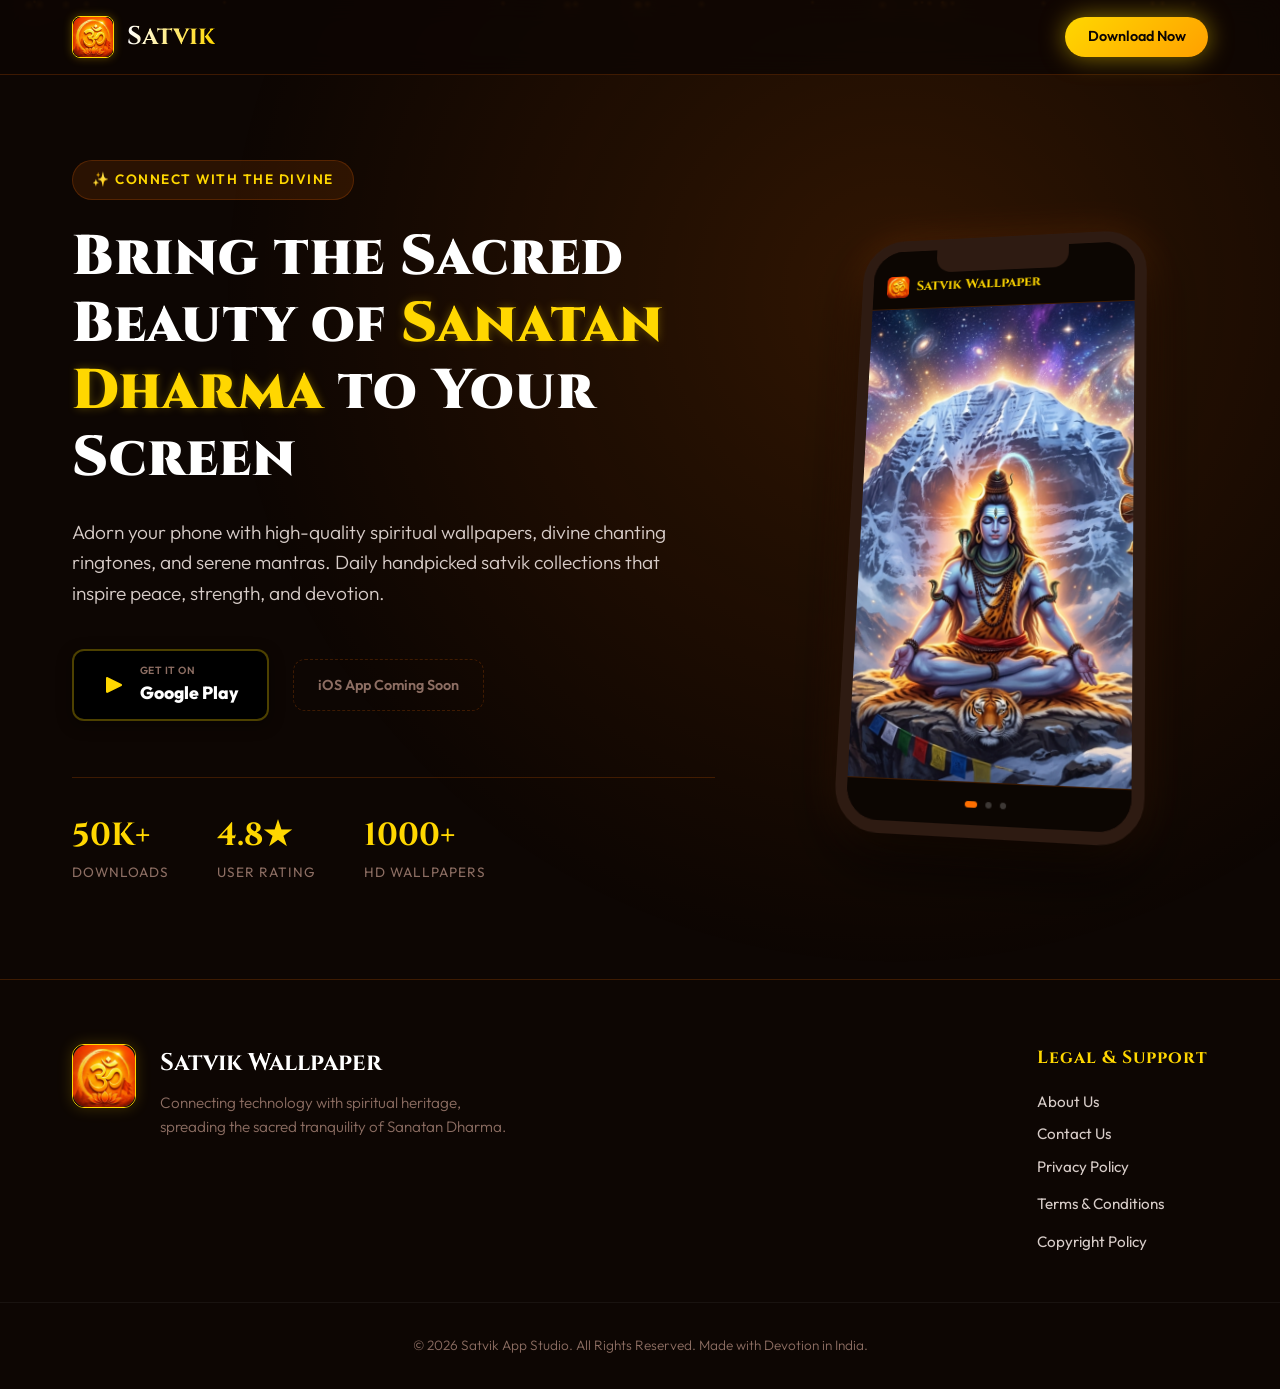
==== commit fc399a6d: "Update Google Play link on home page" ====
--- a/index.html
+++ b/index.html
@@ -51,7 +51,7 @@
                         Adorn your phone with high-quality spiritual wallpapers, divine chanting ringtones, and serene mantras. Daily handpicked satvik collections that inspire peace, strength, and devotion.
                     </p>
                     <div class="hero-actions" id="download">
-                        <a href="https://play.google.com" target="_blank" rel="noopener noreferrer" class="btn-play-store" id="hero-play-store-btn">
+                        <a href="https://play.google.com/store/apps/details?id=com.satvik.wallpaper_ringtone_app" target="_blank" rel="noopener noreferrer" class="btn-play-store" id="hero-play-store-btn">
                             <svg viewBox="0 0 24 24" width="24" height="24" class="play-icon">
                                 <path fill="currentColor" d="M3,5.27V18.73c0,0.89,0.96,1.45,1.74,1L18.5,13.06a1.14,1.14,0,0,0,0-2L4.74,4.28C3.96,3.82,3,4.38,3,5.27Z"/>
                             </svg>
